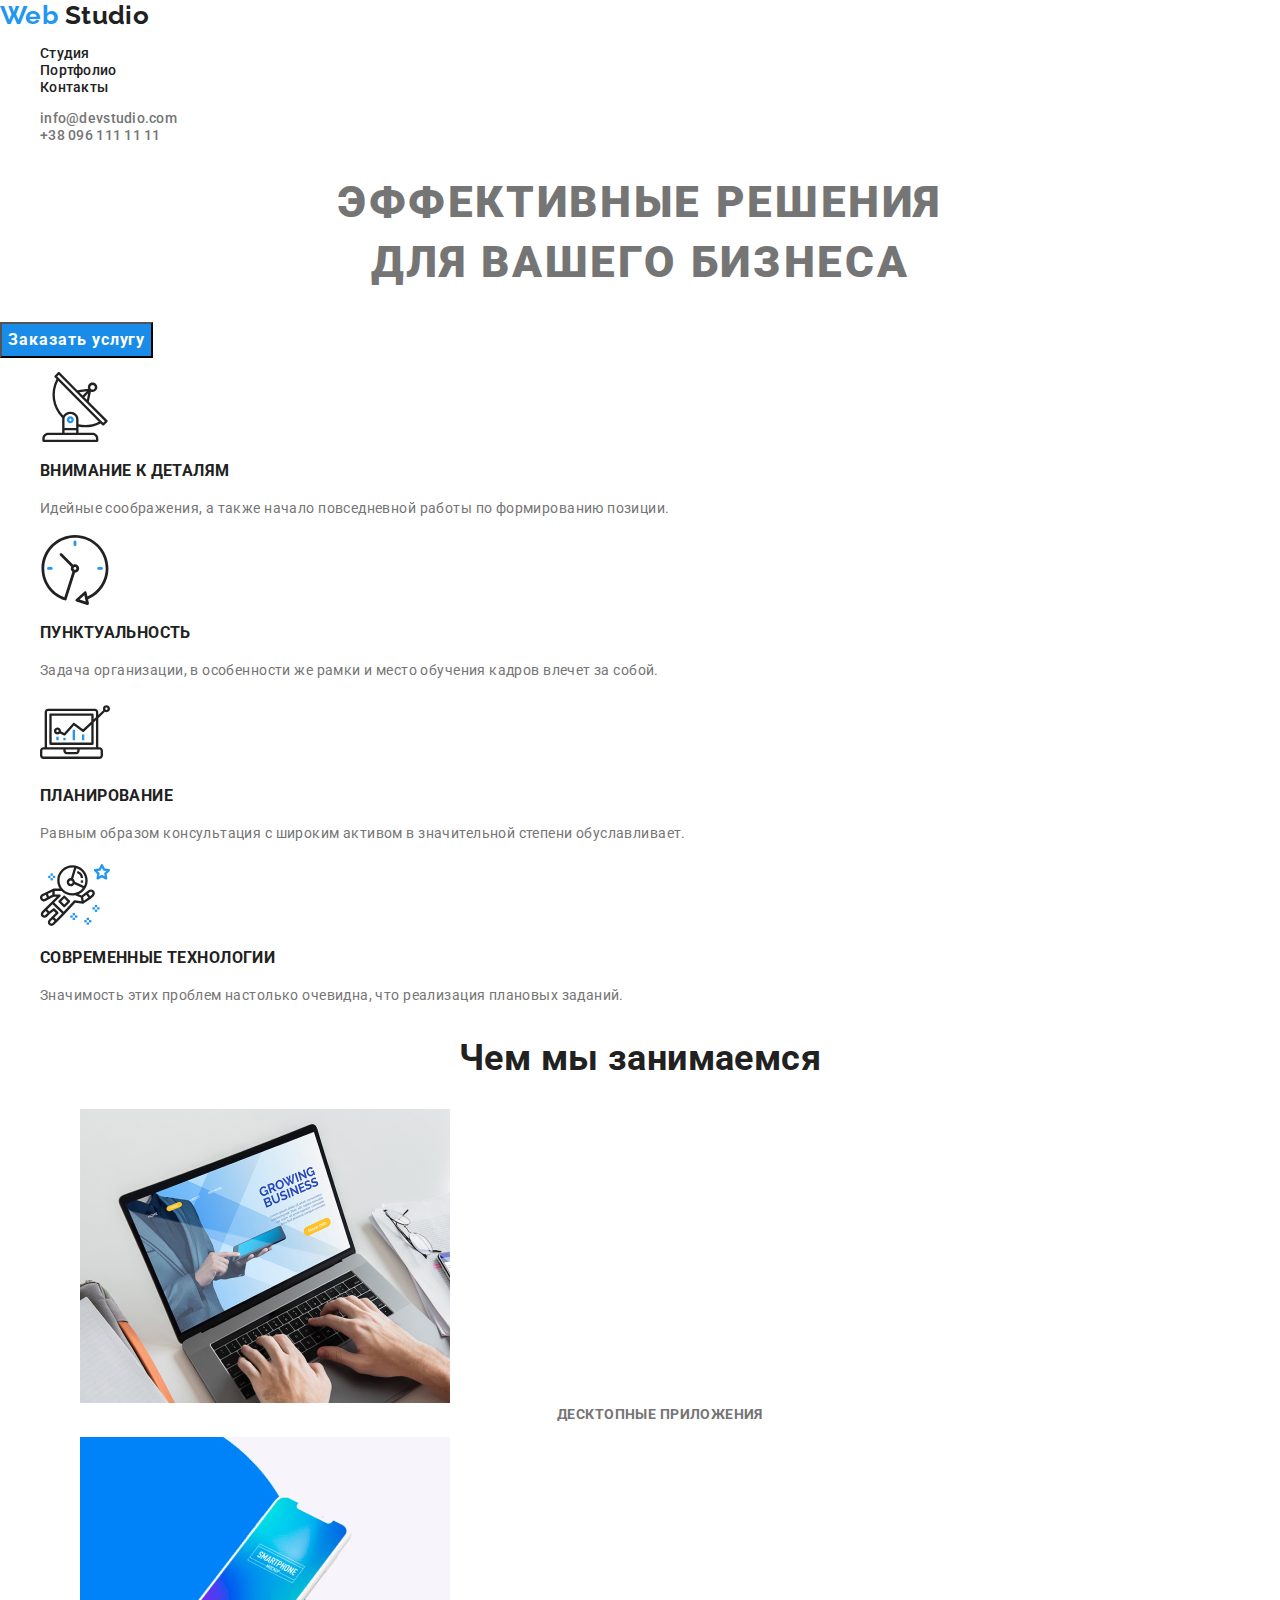
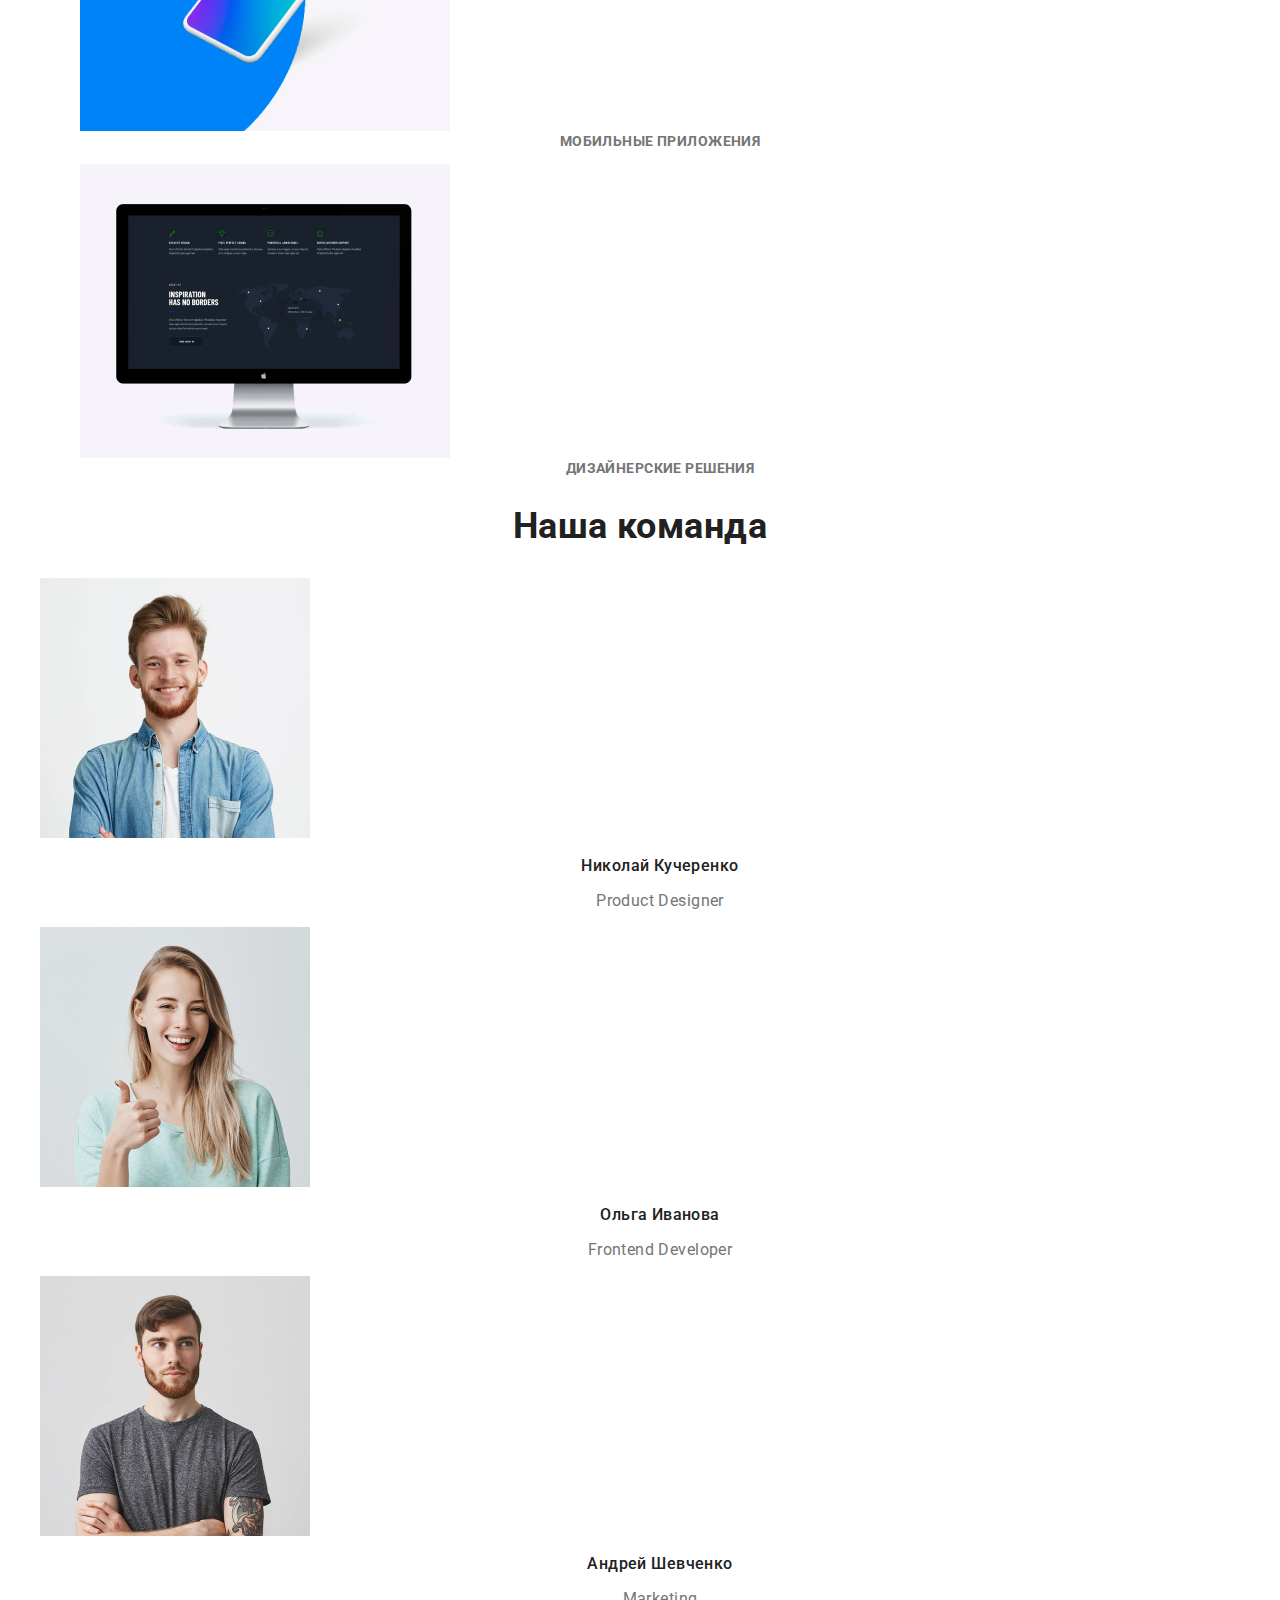
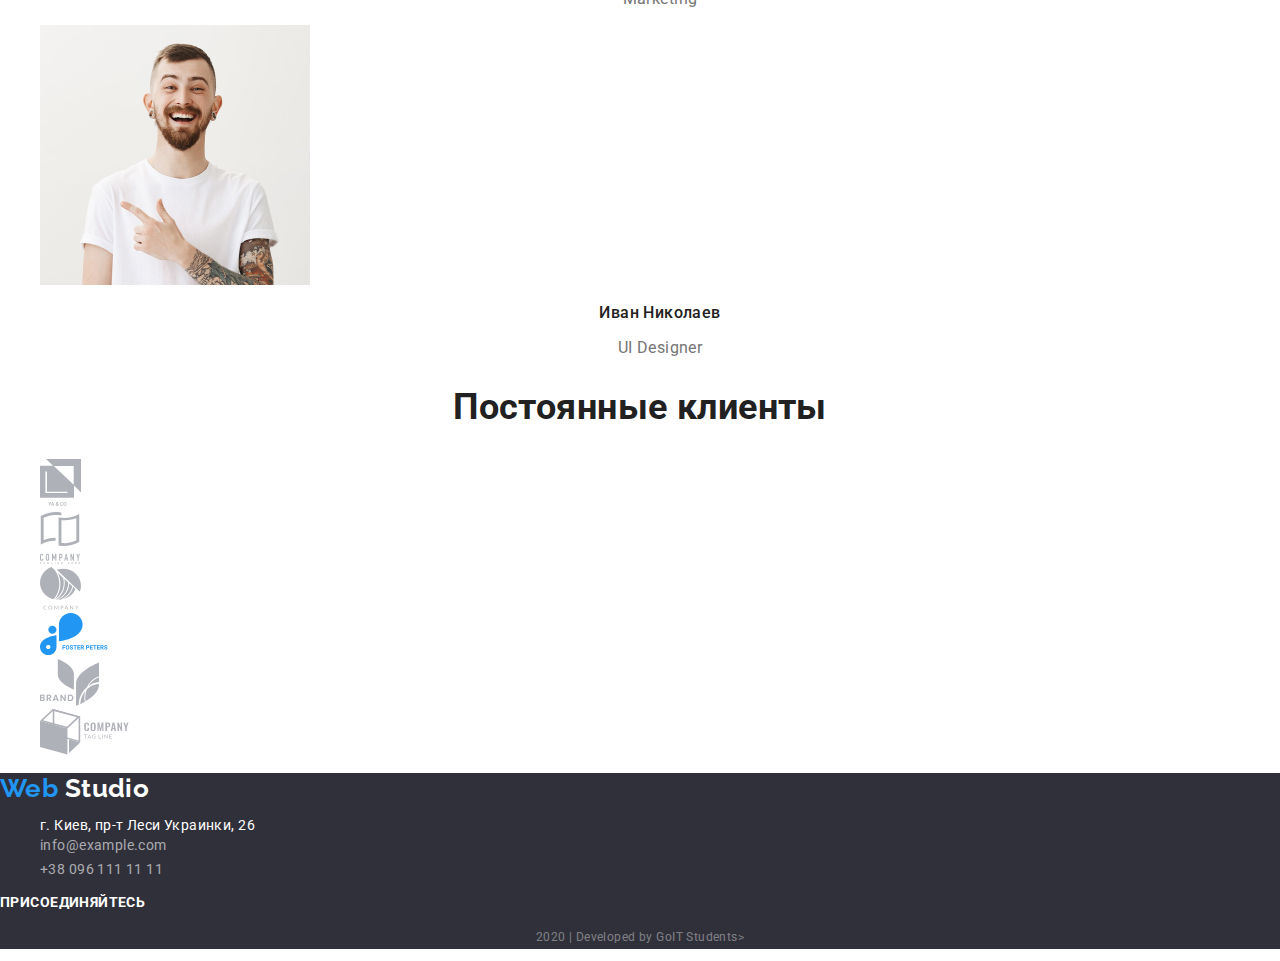
==== index.html @ b961ce10 "Додає вихідну інформацію для створення сторінки" ====
<!DOCTYPE html>
<html lang="ru">
<head>
    <meta charset="UTF-8">
    <meta name="viewport" content="width=device-width, initial-scale=1.0">
    <title>Студия</title>
    <link href="https://fonts.googleapis.com/css2?family=Raleway:wght@700&family=Roboto:wght@400;500;700;900&display=swap" rel="stylesheet">
    <link rel="stylesheet" href="./css/normalize.css">
    <link rel="stylesheet" href="./css/styles.css">
</head>
<body>
    <!--header-->
    <header class="header">
        <nav class="navigation">
            <a class="text-logo link" href="./index.html" lang="en">
                Web <span class="text-logo-black">Studio</span>
            </a>
            <ul class="navigation-list list">
                <li>
                    <a class="navigation-list-item link" href="./index.html">Студия</a>
                </li>
                <li>
                    <a class="navigation-list-item link" href="./portfolio.html">Портфолио</a>
                </li>
                <li>
                    <a class="navigation-list-item link" href="">Контакты</a>
                </li>
            </ul>
        </nav>
        <address class="header-address">
            <ul class="header-address-list list">
                <li>
                    <a class="header-address-item link" href="mailto:info@devstudio.com" lang="en">info@devstudio.com</a>
                </li>
                <li>
                    <a class="header-address-item link" href="tel:+380961111111">+38 096 111 11 11</a>
                </li>
            </ul>       
        </address>
    </header>
    <!--main-->
    <main class="main">
        <!--hero-->
        <section class="hero">
            <div>
                <h1 class="hero-title">
                    эффективные решения<br />
                    для вашего бизнеса
                </h1>
            </div>
            <button class="hero-btn" type="button">Заказать услугу</button>
        </section>
        <!--features-->
        <section class="features">
            <ul class="features-list list">
                <li class="features-list-item">
                    <img src="./images-studio/main/antenna.svg" alt="антена"/>
                    <h3 class="features-description-title">внимание к деталям</h3>
                    <p class="features-description">
                        Идейные соображения, а также начало повседневной работы по формированию позиции.
                    </p>
                </li>
                <li class="features-list-item">
                    <img src="./images-studio/main/clock.svg" alt="часы"/>
                    <h3 class="features-description-title">пунктуальность</h3>
                    <p class="features-description">
                        Задача организации, в особенности же рамки и место обучения кадров влечет за собой.
                    </p>                
                </li>
                <li class="features-list-item">
                    <img src="./images-studio/main/diagram.svg" alt="диаграма"/>
                    <h3 class="features-description-title">планирование</h3>
                    <p class="features-description">
                        Равным образом консультация с широким активом в значительной степени обуславливает.
                    </p>
                </li>
                <li class="features-list-item">
                    <img src="./images-studio/main/astronaut.svg" alt="астронавт"/>
                    <h3 class="features-description-title">современные технологии</h3>
                    <p class="features-description">
                        Значимость этих проблем настолько очевидна, что реализация плановых заданий.
                    </p>
                </li>
            </ul>
        </section>
        <!--specialization-->
        <section class="specialization">
            <h2 class="specialization-title">Чем мы занимаемся</h2>
            <ul class="specialization-list list">
                <li>
                    <figure>
                        <img src="./images-studio/main/nout.jpg" alt="ноутбук"/>
                        <figcaption class="specialization-description">десктопные приложения</figcaption>
                    </figure>
                </li>
                <li>
                    <figure>
                        <img src="./images-studio/main/mob.jpg" alt="смартфон"/>
                        <figcaption class="specialization-description">мобильные приложения</figcaption>
                    </figure>
                </li>
                <li>
                    <figure>
                        <img src="./images-studio/main/pc.jpg" alt="компютер"/>
                        <figcaption class="specialization-description">дизайнерские решения</figcaption>
                    </figure>
                </li>
            </ul>
        </section>
        <!--team-->
        <section class="team">
            <h2 class="team-title">Наша команда</h2>
            <ul class="team-list list">
                <li>
                    <img src="./images-studio/main/Product-Designer.jpg" alt="Продукт дизайнер"/>
                    <p class="team-member">Николай Кучеренко</p>
                    <p class="team-position" lang="en">Product Designer</p>
                    <ul class="social-links-item list">
                        <li>
                            <a class="social-links-item-link" href="" aria-label="иконка инстаграма"></a>
                        </li>
                        <li>
                            <a class="social-links-item-link" href="" aria-label="иконка твиттера"></a>
                        </li>
                        <li>
                            <a class="social-links-item-link" href="" aria-label="иконка фейсбука"></a>
                        </li>
                        <li>
                            <a class="social-links-item-link" href="" aria-label="иконка ликедина"></a>
                        </li>
                    </ul>
                </li>
                <li>
                    <img src="./images-studio/main/Frontend-Developer.jpg" alt="Фронтенд програмист"/>
                    <p class="team-member">Ольга Иванова</p>
                    <p class="team-position" lang="en">Frontend Developer</p>
                    <ul class="social-links-item list">
                        <li>
                            <a class="social-links-item-link" href="" aria-label="иконка инстаграма"></a>
                        </li>
                        <li>
                            <a class="social-links-item-link" href="" aria-label="иконка твиттера"></a>
                        </li>
                        <li>
                            <a class="social-links-item-link" href="" aria-label="иконка фейсбука"></a>
                        </li>
                        <li>
                            <a class="social-links-item-link" href="" aria-label="иконка ликедина"></a>
                        </li>
                    </ul>
                </li>
                <li>
                    <img src="./images-studio/main/Marketing.jpg" alt="Маркетинг"/>
                    <p class="team-member">Андрей Шевченко</p>
                    <p class="team-position" lang="en">Marketing</p>
                    <ul class="social-links-item list">
                        <li>
                            <a class="social-links-item-link" href="" aria-label="иконка инстаграма"></a>
                        </li>
                        <li>
                            <a class="social-links-item-link" href="" aria-label="иконка твиттера"></a>
                        </li>
                        <li>
                            <a class="social-links-item-link" href="" aria-label="иконка фейсбука"></a>
                        </li>
                        <li>
                            <a class="social-links-item-link" href="" aria-label="иконка ликедина"></a>
                        </li>
                    </ul>
                </li>
                <li>
                    <img src="./images-studio/main/UI-Designer.jpg" alt="ЮИ дизайнер"/>
                    <p class="team-member">Иван Николаев</p>
                    <p class="team-position" lang="en">UI Designer</p>
                    <ul class="social-links-item list">
                        <li>
                            <a class="social-links-item-link" href="" aria-label="иконка инстаграма"></a>
                        </li>
                        <li>
                            <a class="social-links-item-link" href="" aria-label="иконка твиттера"></a>
                        </li>
                        <li>
                            <a class="social-links-item-link" href="" aria-label="иконка фейсбука"></a>
                        </li>
                        <li>
                            <a class="social-links-item-link" href="" aria-label="иконка ликедина"></a>
                        </li>
                    </ul>
                </li>
            </ul>
        </section>
        <!--customers-->
        <section class="customers">
            <h2 class="customers-title">Постоянные клиенты</h2>
            <ul class="customers-title-list list">
                <li>
                    <a href="./images-studio/main/logo-1.svg">
                        <img src="./images-studio/main/logo-1.svg" alt="Логотип 1"/>
                    </a>
                </li>
                <li>
                    <a href="./images-studio/main/logo-2.svg">
                        <img src="./images-studio/main/logo-2.svg" alt="Логотип 2"/> 
                    </a>                    
                </li>
                <li>
                    <a href="./images-studio/main/logo-3.svg">
                        <img src="./images-studio/main/logo-3.svg" alt="Логотип 3"/>
                    </a>
                </li>
                <li>
                    <a href="./images-studio/main/logo-4.svg">
                        <img src="./images-studio/main/logo-4.svg" alt="Логотип 4"/>
                    </a>
                </li>
                <li>
                    <a href="./images-studio/main/logo-5.svg">
                        <img src="./images-studio/main/logo-5.svg" alt="Логотип 5"/>
                    </a>
                </li>
                <li>
                    <a href="./images-studio/main/logo-6.svg">
                        <img src="./images-studio/main/logo-6.svg" alt="Логотип 6"/>
                    </a>
                </li>
            </ul>
        </section>
    </main>
    <!--footer-->
    <footer class="footer">
        <div>
            <nav class="footer-navigation">
                <a class="text-logo link" href="./index.html" lang="en">
                    Web <span class="text-logo-white">Studio</span>
                </a>
            </nav>
            <address class="footer-address">
                <ul class="footer-address-list list">
                    <li>
                        г. Киев, пр-т Леси Украинки, 26
                    </li>
                    <li>
                        <a class="footer-address-item link" href="mailto:info@example.com" lang="en">info@example.com</a>
                    </li>
                    <li>
                        <a class="footer-address-item link" href="tel:+380961111111">+38 096 111 11 11</a>
                    </li>
                </ul>
            </address>
        </div>
        <div>
            <p class="footer-social-title">присоединяйтесь</p>
            <ul class="footer-social-list list">
                <li>
                    <a class="social-links-item-link" href="" aria-label="иконка инстаграма"></a>
                </li>
                <li>
                    <a class="social-links-item-link" href="" aria-label="иконка твиттера"></a>
                </li>
                <li>
                    <a class="social-links-item-link" href="" aria-label="иконка фейсбука"></a>
                </li>
                <li>
                    <a class="social-links-item-link" href="" aria-label="иконка ликедина"></a>
                </li>
            </ul>
        </div>
        <p class="footer-basement">2020 | <span lang="en">Developed by GoIT Students</span>></p>        
    </footer>
</body>
</html>
---- css/styles.css ----
:root {
    --main-font: 'Roboto', sans-serif;
    --description-color: #757575;
    --title-background-light-color: #ffffff;
    --title-dark-color: #212121;
    --accent-color: #2196F3;

}

body {
    background-color: var(--title-background-light-color);
    font-family: var(--main-font);
    font-size: 14px;
    letter-spacing: 0.03em;
    color: var(--description-color);
}

.link {
    text-decoration: none;
}

.list {
    list-style: none;
}

.link:hover,
.link:focus {
    color: var(--accent-color);
}


/* header */

.text-logo {
    font-family: Raleway;
    font-weight: bold;
    font-size: 26px;
    line-height: 1.19;    
    /* identical to box height */
    
    color: var(--accent-color);
}

.text-logo-black {
    color: var(--title-dark-color);
}

.text-logo-white {
    color: var(--title-background-light-color);
}

.navigation-list-item,
.header-address-item {
    font-weight: 500;
    font-style: normal;
    line-height: 1.14;
    letter-spacing: 0.02em;
}

.navigation-list-item {
    color: var(--title-dark-color);
}

.header-address-item {
    color: var(--description-color);
}


/* main */

/* hero */

.hero-title {
    font-weight: 900;
    font-size: 44px;
    line-height: 1.36;
    /* or 136% */
    text-align: center;
    letter-spacing: 0.06em;
    text-transform: uppercase;
    /* color: #ffffff; */
}

.hero-btn {
    font-weight: bold;
    font-size: 16px;
    line-height: 1.87;
    /* identical to box height, or 187% */
    display: flex;
    align-items: center;
    text-align: center;
    letter-spacing: 0.06em;

    background: #188CE8;
    color: var(--title-background-light-color);
}

/* features */

.features-description-title {
    font-weight: bold;
    line-height: 1.14;
    text-transform: uppercase;

    color: var(--title-dark-color);
}

.features-description {
    line-height: 1.71;
    /* or 171% */
}

/* specialization */

.specialization-title,
.team-title,
.customers-title  {
    font-weight: bold;
    font-size: 36px;
    line-height: 1.16;
    text-align: center;

    color: var(--title-dark-color);
}

.specialization-description {
    font-weight: bold;
    line-height: 1.14;
    text-align: center;
    text-transform: uppercase;

    /* color: #FFFFFF; */
}

/* team */

/* team-title подключено к .specialization-title */

.team-member,
.team-position {
    font-size: 16px;
    line-height: 1.18;
    /* identical to box height */
    text-align: center;
    text-transform: capitalize;
}

.team-member {
    font-weight: 500;
    
    color: var(--title-dark-color);
}

/* social-links-item ожидают следующего урока */


/* customers */

/* customers-title подключено к .specialization-title */


/* footer */

.footer {
    background-color: #2F303A;
}

/* text-logo link прописан в header */

.footer-address-list {
    font-style: normal;

    color: var(--title-background-light-color);
}

.footer-address-item {
    line-height: 1.71;
    /* or 171% */

    color: rgba(255, 255, 255, 0.6);
}

.footer-social-title {
    font-weight: bold;
    line-height: 1.14;
    text-transform: uppercase;

    color: var(--title-background-light-color);
}

.footer-basement {
    font-size: 12px;
    line-height: 2;
    /* or 200% */
    text-align: center;
        
    color: rgba(255, 255, 255, 0.4);
}

.portfolio-btn {
    font-weight: 500;
font-size: 16px;
line-height: 1.62;
/* identical to box height, or 162% */
text-align: center;

background: #F5F4FA;
border-radius: 4px;
color: var(--title-dark-color);
}

.portfolio-btn:hover,
.portfolio-btn:focus {
    background: var(--accent-color);
    color: var(--title-background-light-color);
}

.portfolio-main-list-item-title {
    font-weight: bold;
    font-size: 18px;
    line-height: 2;
    /* identical to box height, or 200% */
    letter-spacing: 0.06em;
    text-align: center;
    text-transform: capitalize;
    
    color: var(--title-dark-color);
}

.portfolio-main-description {
    font-size: 16px;
    line-height: 1.87;
    /* identical to box height, or 187% */
    text-align: center;
    text-transform: capitalize;
}
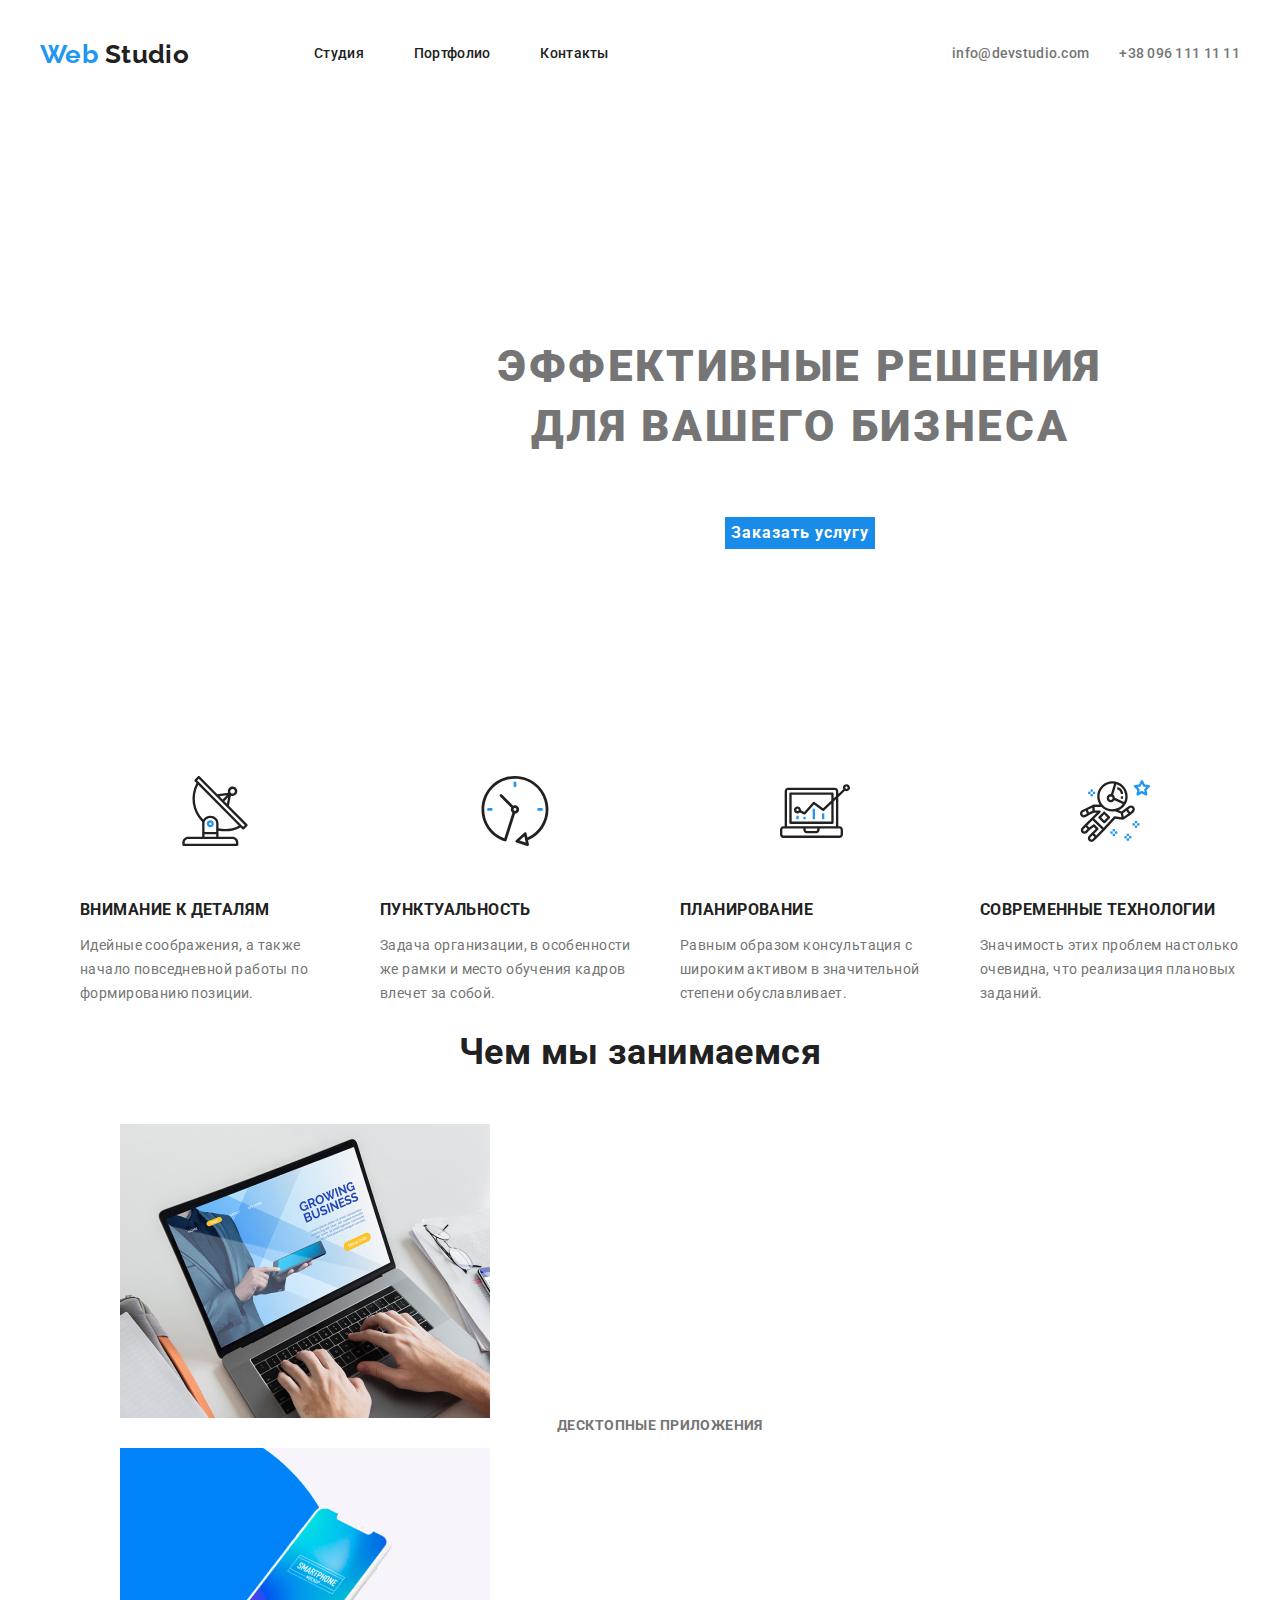
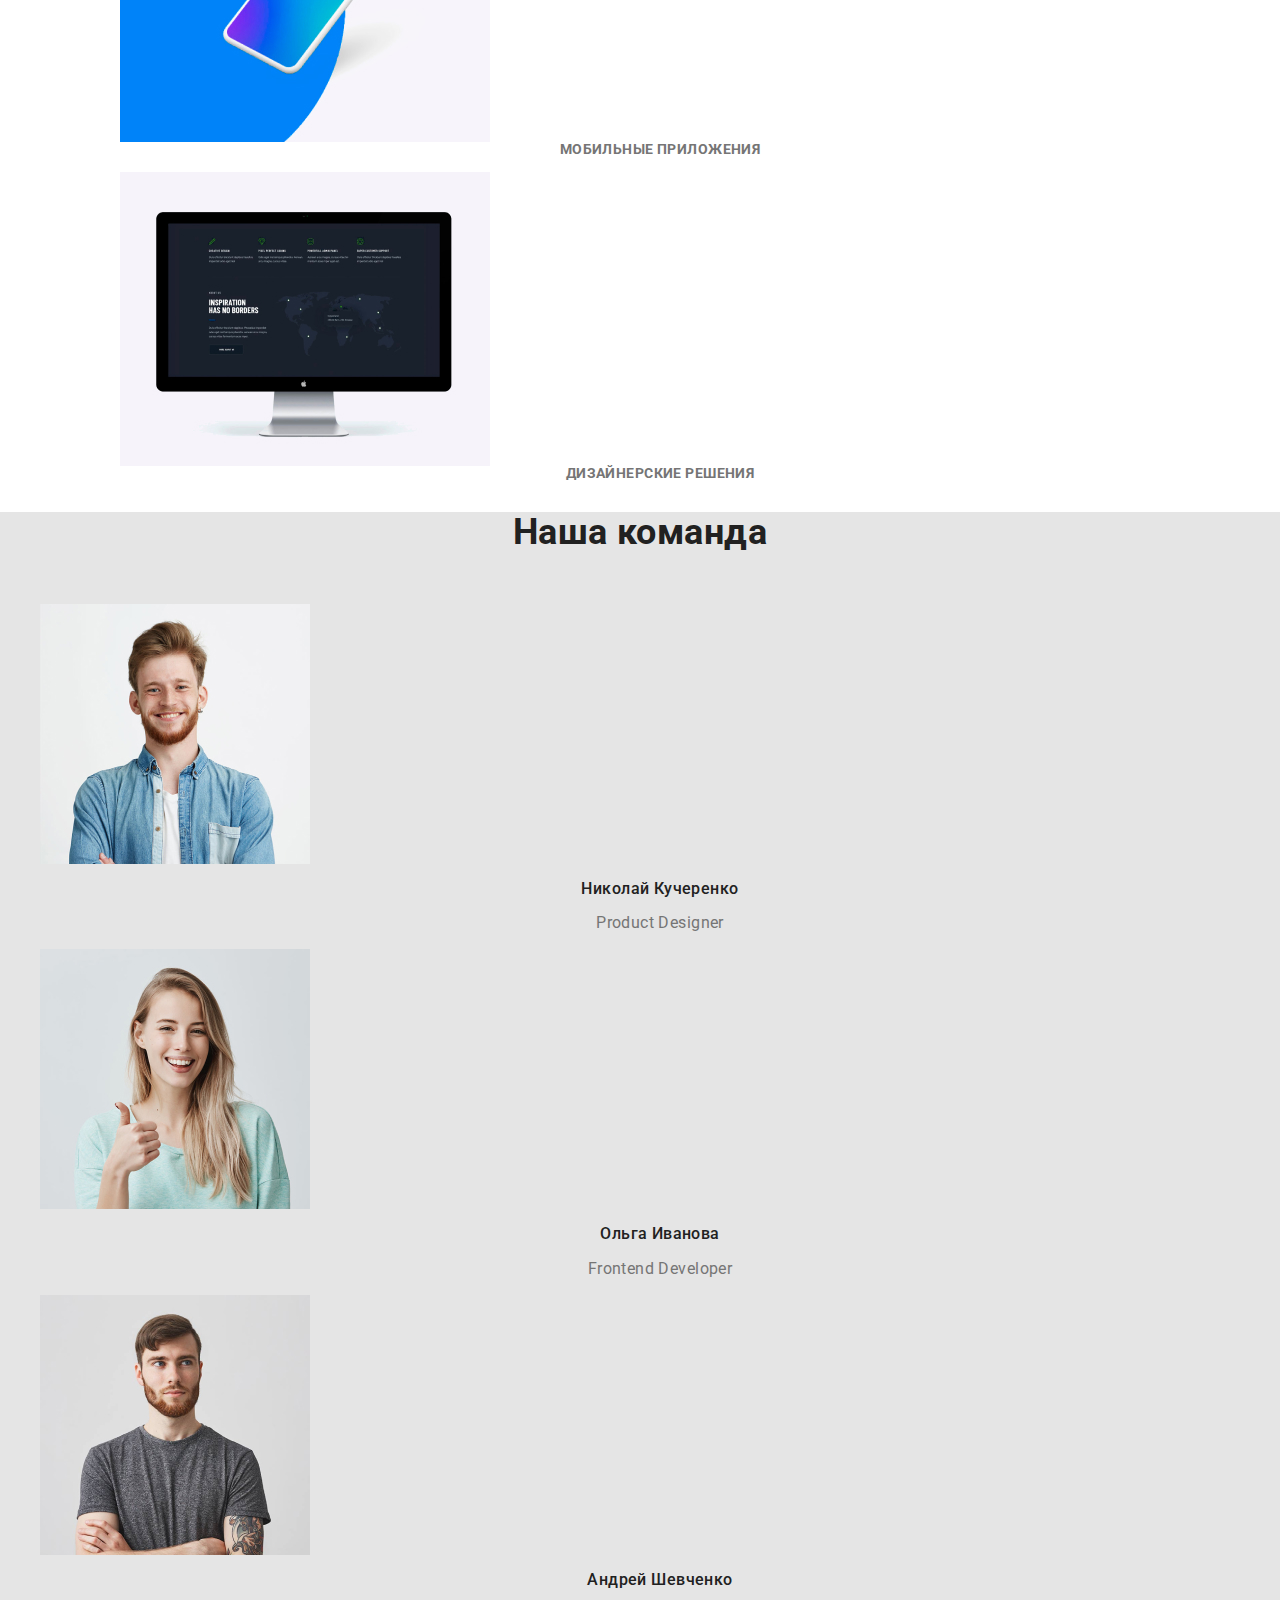
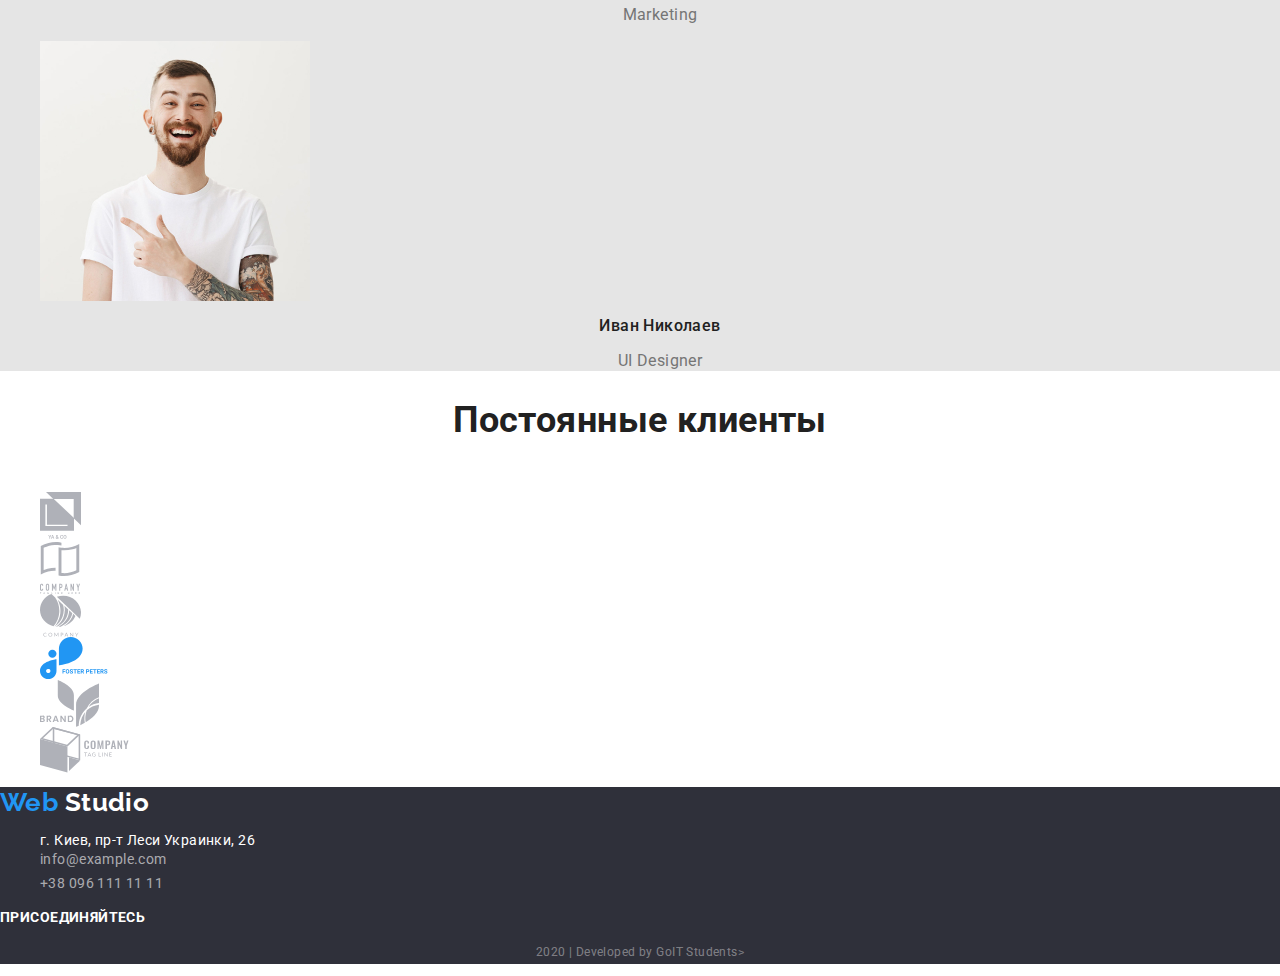
==== commit 312a2092: "Додає дів контейнер до класів герой та спеціалізація" ====
--- a/index.html
+++ b/index.html
@@ -11,82 +11,97 @@
 <body>
     <!--header-->
     <header class="header">
-        <nav class="navigation">
-            <a class="text-logo link" href="./index.html" lang="en">
-                Web <span class="text-logo-black">Studio</span>
-            </a>
-            <ul class="navigation-list list">
-                <li>
-                    <a class="navigation-list-item link" href="./index.html">Студия</a>
-                </li>
-                <li>
-                    <a class="navigation-list-item link" href="./portfolio.html">Портфолио</a>
-                </li>
-                <li>
-                    <a class="navigation-list-item link" href="">Контакты</a>
-                </li>
-            </ul>
-        </nav>
-        <address class="header-address">
-            <ul class="header-address-list list">
-                <li>
-                    <a class="header-address-item link" href="mailto:info@devstudio.com" lang="en">info@devstudio.com</a>
-                </li>
-                <li>
-                    <a class="header-address-item link" href="tel:+380961111111">+38 096 111 11 11</a>
-                </li>
-            </ul>       
-        </address>
+        <div class="container">
+            <nav class="navigation">
+                <a class="text-logo link" href="./index.html" lang="en">
+                    Web <span class="text-logo-black">Studio</span>
+                </a>
+                <ul class="navigation-list list">
+                    <li class="navigation-list-item">
+                        <a class="navigation-list-item-link link" href="./index.html">Студия</a>
+                    </li>
+                    <li class="navigation-list-item">
+                        <a class="navigation-list-item-link link" href="./portfolio.html">Портфолио</a>
+                    </li>
+                    <li class="navigation-list-item">
+                        <a class="navigation-list-item-link link" href="">Контакты</a>
+                    </li>
+                </ul>
+            </nav>
+            <address class="header-address">
+                <div class="header-address-item-list">
+                    <ul class="header-address-list list">
+                        <li class="header-address-item">
+                            <a class="header-address-item-link link" href="mailto:info@devstudio.com" lang="en">info@devstudio.com</a>
+                        </li>
+                        <li class="header-address-item">
+                            <a class="header-address-item-link link" href="tel:+380961111111">+38 096 111 11 11</a>
+                        </li>
+                    </ul>
+                </div>                       
+            </address>
+        </div>        
     </header>
     <!--main-->
     <main class="main">
         <!--hero-->
         <section class="hero">
-            <div>
+            <div class="container">
                 <h1 class="hero-title">
                     эффективные решения<br />
                     для вашего бизнеса
                 </h1>
-            </div>
-            <button class="hero-btn" type="button">Заказать услугу</button>
+                <button class="hero-btn">Заказать услугу</button>
+            </div>                                                    
         </section>
         <!--features-->
         <section class="features">
-            <ul class="features-list list">
-                <li class="features-list-item">
-                    <img src="./images-studio/main/antenna.svg" alt="антена"/>
-                    <h3 class="features-description-title">внимание к деталям</h3>
-                    <p class="features-description">
-                        Идейные соображения, а также начало повседневной работы по формированию позиции.
-                    </p>
-                </li>
-                <li class="features-list-item">
-                    <img src="./images-studio/main/clock.svg" alt="часы"/>
-                    <h3 class="features-description-title">пунктуальность</h3>
-                    <p class="features-description">
-                        Задача организации, в особенности же рамки и место обучения кадров влечет за собой.
-                    </p>                
-                </li>
-                <li class="features-list-item">
-                    <img src="./images-studio/main/diagram.svg" alt="диаграма"/>
-                    <h3 class="features-description-title">планирование</h3>
-                    <p class="features-description">
-                        Равным образом консультация с широким активом в значительной степени обуславливает.
-                    </p>
-                </li>
-                <li class="features-list-item">
-                    <img src="./images-studio/main/astronaut.svg" alt="астронавт"/>
-                    <h3 class="features-description-title">современные технологии</h3>
-                    <p class="features-description">
-                        Значимость этих проблем настолько очевидна, что реализация плановых заданий.
-                    </p>
-                </li>
-            </ul>
+            <div class="container">
+                <ul class="features-list list">
+                    <li class="features-list-item">
+                        <div class="features-list-item-picture">
+                            <img class="features-picture" src="./images-studio/main/antenna.svg" alt="антена"/>
+                        </div>             
+                        <h3 class="features-description-title">внимание к деталям</h3>
+                        <p class="features-description">
+                            Идейные соображения, а также начало повседневной работы по формированию позиции.
+                        </p>
+                    </li>
+                    <li class="features-list-item">
+                        <div class="features-list-item-picture">
+                            <img class="features-picture" src="./images-studio/main/clock.svg" alt="часы"/>
+                        </div>                        
+                        <h3 class="features-description-title">пунктуальность</h3>
+                        <p class="features-description">
+                            Задача организации, в особенности же рамки и место обучения кадров влечет за собой.
+                        </p>                
+                    </li>
+                    <li class="features-list-item">
+                        <div class="features-list-item-picture">
+                            <img class="features-picture" src="./images-studio/main/diagram.svg" alt="диаграма"/>
+                        </div>                        
+                        <h3 class="features-description-title">планирование</h3>
+                        <p class="features-description">
+                            Равным образом консультация с широким активом в значительной степени обуславливает.
+                        </p>
+                    </li>
+                    <li class="features-list-item">
+                        <div class="features-list-item-picture">
+                            <img class="features-picture" src="./images-studio/main/astronaut.svg" alt="астронавт"/>
+                        </div>                        
+                        <h3 class="features-description-title">современные технологии</h3>
+                        <p class="features-description">
+                            Значимость этих проблем настолько очевидна, что реализация плановых заданий.
+                        </p>
+                    </li>
+                </ul>
+            </div>            
         </section>
         <!--specialization-->
         <section class="specialization">
-            <h2 class="specialization-title">Чем мы занимаемся</h2>
-            <ul class="specialization-list list">
+            <div class="container">                    
+                <h2 class="specialization-title title">Чем мы занимаемся</h2>
+                <ul class="specialization-list list">
                 <li>
                     <figure>
                         <img src="./images-studio/main/nout.jpg" alt="ноутбук"/>
@@ -105,11 +120,12 @@
                         <figcaption class="specialization-description">дизайнерские решения</figcaption>
                     </figure>
                 </li>
-            </ul>
+                </ul>
+            </div>
         </section>
         <!--team-->
         <section class="team">
-            <h2 class="team-title">Наша команда</h2>
+            <h2 class="team-title title">Наша команда</h2>
             <ul class="team-list list">
                 <li>
                     <img src="./images-studio/main/Product-Designer.jpg" alt="Продукт дизайнер"/>
@@ -191,7 +207,7 @@
         </section>
         <!--customers-->
         <section class="customers">
-            <h2 class="customers-title">Постоянные клиенты</h2>
+            <h2 class="customers-title title">Постоянные клиенты</h2>
             <ul class="customers-title-list list">
                 <li>
                     <a href="./images-studio/main/logo-1.svg">
--- a/css/styles.css
+++ b/css/styles.css
@@ -15,6 +15,20 @@
     color: var(--description-color);
 }
 
+.title {
+    font-weight: bold;
+    font-size: 36px;
+    line-height: 1.16;
+    text-align: center;
+    margin-bottom: 50px;
+
+    color: var(--title-dark-color);
+}
+
+img {
+    display: block;
+}
+
 .link {
     text-decoration: none;
 }
@@ -28,8 +42,35 @@
     color: var(--accent-color);
 }
 
+.container {
+    width: 1200px;
+    padding-left: 15px;
+    padding-right: 15px;
+    margin-left: auto;
+    margin-right: auto;
+
+}
+
+
+
 
 /* header */
+
+.header .container,
+.navigation,
+.navigation-list,
+.header-address-list {
+    display: flex;
+    align-items: center;
+}
+
+.navigation-list-item:not(:last-child) {
+    margin-right: 50px;
+}
+
+.header-address {
+    margin-left: auto;
+}
 
 .text-logo {
     font-family: Raleway;
@@ -39,9 +80,11 @@
     /* identical to box height */
     
     color: var(--accent-color);
-}
-
-.text-logo-black {
+    margin-right: 85px;
+}
+
+.text-logo-black,
+.navigation-list-item-link {
     color: var(--title-dark-color);
 }
 
@@ -49,19 +92,22 @@
     color: var(--title-background-light-color);
 }
 
-.navigation-list-item,
-.header-address-item {
+.navigation-list-item-link,
+.header-address-item-link {
+    display: block;
     font-weight: 500;
     font-style: normal;
     line-height: 1.14;
     letter-spacing: 0.02em;
-}
-
-.navigation-list-item {
-    color: var(--title-dark-color);
-}
-
-.header-address-item {
+    padding-top: 32px;
+    padding-bottom: 32px;
+}
+
+.header-address-item:not(:last-child) {
+    margin-right: 30px;
+}
+
+.header-address-item-link {
     color: var(--description-color);
 }
 
@@ -69,15 +115,29 @@
 /* main */
 
 /* hero */
+
+.hero {
+    text-align: center;
+    width: 1600px;
+    height: 600px;
+}
+
 
 .hero-title {
     font-weight: 900;
     font-size: 44px;
     line-height: 1.36;
     /* or 136% */
+
+    width: 696px;
+    height: 120px;
+    margin-left: auto;
+    margin-right: auto;
+    padding-top: 200px;
     text-align: center;
     letter-spacing: 0.06em;
     text-transform: uppercase;
+    
     /* color: #ffffff; */
 }
 
@@ -86,22 +146,50 @@
     font-size: 16px;
     line-height: 1.87;
     /* identical to box height, or 187% */
+    
+    text-align: center;
+    position: relative;
+    margin-top: 30px;
+    letter-spacing: 0.06em;
+    border: none;
+        
+    background: #188CE8;
+    color: var(--title-background-light-color);
+}
+
+.hero-btn:hover {
+    border: none;
+}
+
+/* features */
+
+.features-list {
     display: flex;
-    align-items: center;
-    text-align: center;
-    letter-spacing: 0.06em;
-
-    background: #188CE8;
-    color: var(--title-background-light-color);
-}
-
-/* features */
+}
+
+.features-list-item {
+    width: 270px;
+    height: 251px;
+}
+
+.features-list-item-picture {
+    margin-bottom: 30px;
+}
+
+.features-picture {
+    font-size: 0px;
+    padding: 25px 100px;
+}
+
+.features-list-item:not(:last-child) {
+    margin-right: 30px;
+}
 
 .features-description-title {
     font-weight: bold;
     line-height: 1.14;
     text-transform: uppercase;
-
+    margin-bottom: 10px;
     color: var(--title-dark-color);
 }
 
@@ -112,17 +200,6 @@
 
 /* specialization */
 
-.specialization-title,
-.team-title,
-.customers-title  {
-    font-weight: bold;
-    font-size: 36px;
-    line-height: 1.16;
-    text-align: center;
-
-    color: var(--title-dark-color);
-}
-
 .specialization-description {
     font-weight: bold;
     line-height: 1.14;
@@ -136,6 +213,9 @@
 
 /* team-title подключено к .specialization-title */
 
+.team {
+    background-color: #E5E5E5;
+}
 .team-member,
 .team-position {
     font-size: 16px;
@@ -197,16 +277,42 @@
     color: rgba(255, 255, 255, 0.4);
 }
 
+/*--porfolio--*/
+
+.portfolio-list-btn {
+    width: 611px;
+    height: 54px;    
+    margin-left: auto;
+    margin-right: auto;
+}
+
+.portfolio-btn-list,
+.portfolio-main-list {
+    display: flex;
+    padding-left: 0px;
+    margin: 0px;
+}
+
+.portfolio-main-list {
+    flex-wrap: wrap;
+}
+
+.portfolio-btn-list-item:not(:last-child) {
+    margin-right: 8px;
+}
+
 .portfolio-btn {
     font-weight: 500;
-font-size: 16px;
-line-height: 1.62;
-/* identical to box height, or 162% */
-text-align: center;
-
-background: #F5F4FA;
-border-radius: 4px;
-color: var(--title-dark-color);
+    font-size: 16px;
+    line-height: 1.62;
+    /* identical to box height, or 162% */
+    text-align: center;
+    padding: 6px 22px;    
+
+    background: #F5F4FA;
+    border-radius: 4px;
+    border: 0px;
+    color: var(--title-dark-color);
 }
 
 .portfolio-btn:hover,
@@ -214,6 +320,22 @@
     background: var(--accent-color);
     color: var(--title-background-light-color);
 }
+
+.portfolio-main-list-item {
+    width: 370px;
+    height: 404px;
+    margin-right: 30px;
+    margin-bottom: 30px;
+}
+
+.portfolio-main-list-item:nth-child(3n) {
+    margin-right: 0px;
+}
+
+.portfolio-main-list-item:nth-last-child(-n + 3) {
+    margin-bottom: 0px;
+}
+
 
 .portfolio-main-list-item-title {
     font-weight: bold;
@@ -221,8 +343,9 @@
     line-height: 2;
     /* identical to box height, or 200% */
     letter-spacing: 0.06em;
-    text-align: center;
     text-transform: capitalize;
+    margin-top: 20px;
+    margin-bottom: 0px;
     
     color: var(--title-dark-color);
 }
@@ -231,6 +354,14 @@
     font-size: 16px;
     line-height: 1.87;
     /* identical to box height, or 187% */
-    text-align: center;
     text-transform: capitalize;
+    margin-top: 4px;
+    margin-bottom: 20px;
+}
+
+.portfolio-main-list-item-title,
+.portfolio-main-description {
+   text-align: left;
+   margin-left: 24px;
+   margin-right: 24px;
 }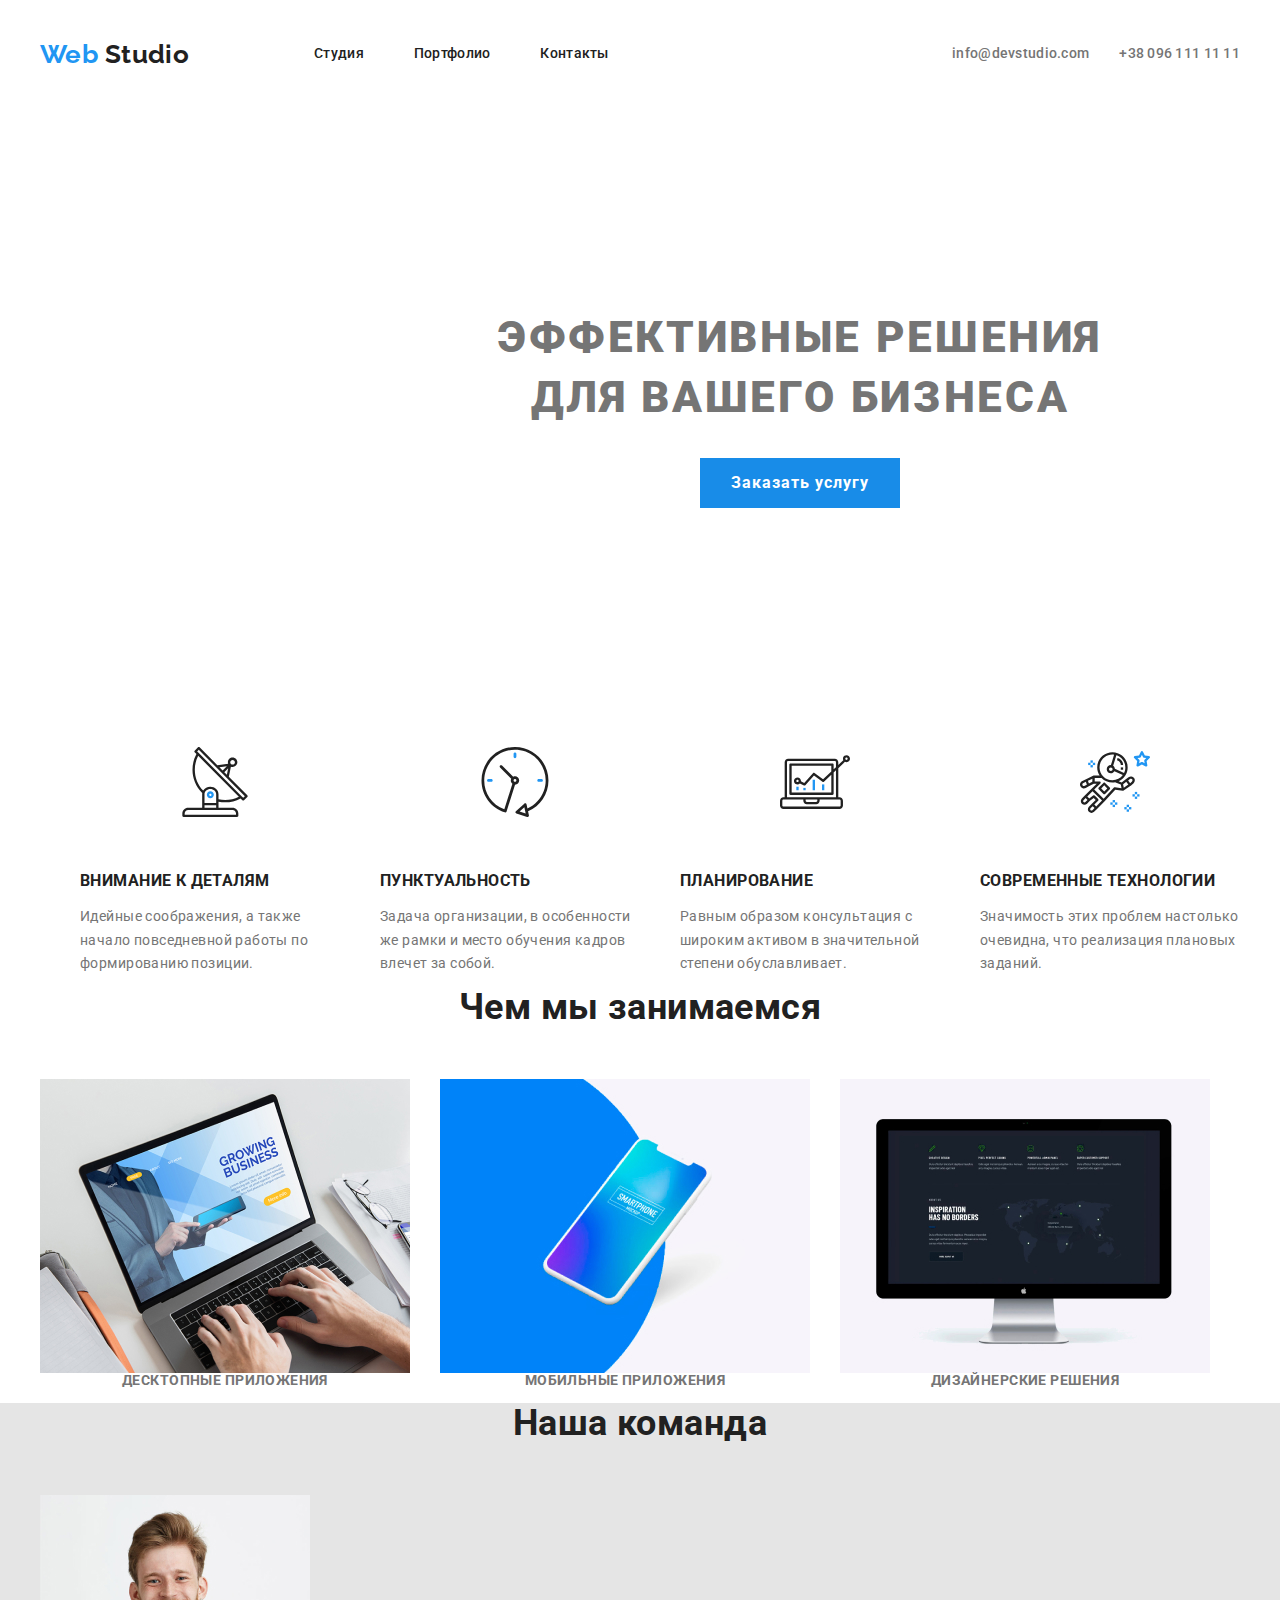
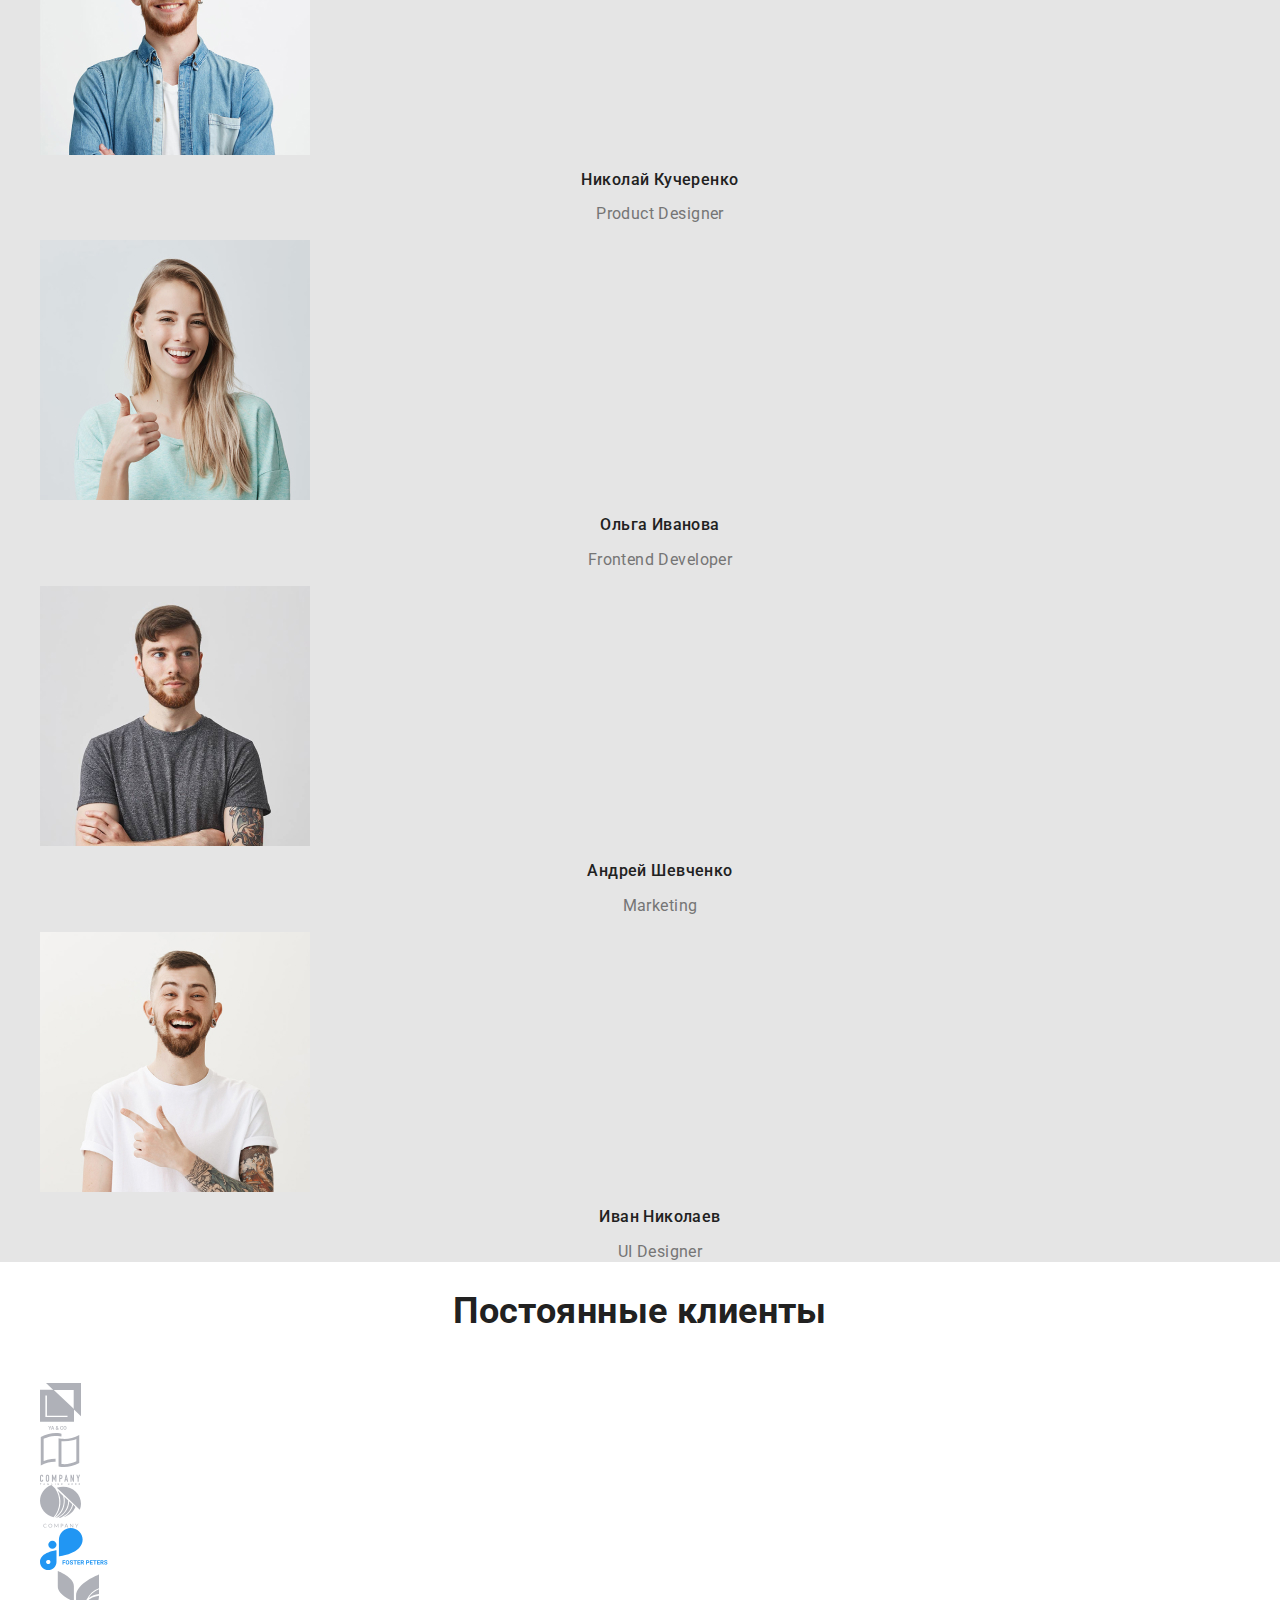
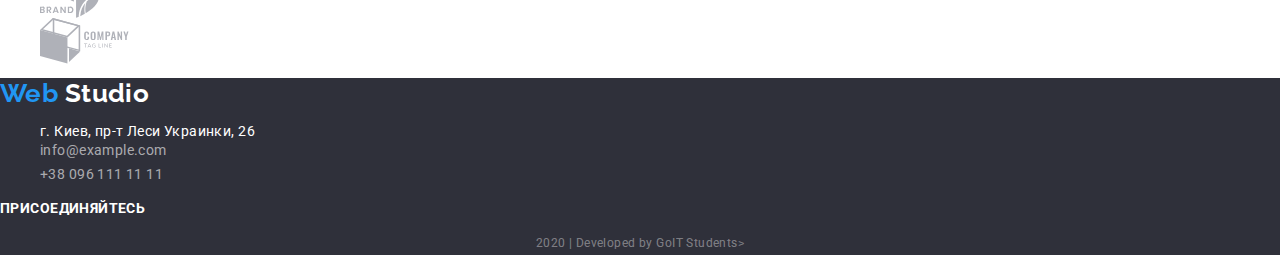
==== commit 858f4f27: "Додає стилі до класу "спеціалізація"" ====
--- a/index.html
+++ b/index.html
@@ -45,14 +45,12 @@
     <!--main-->
     <main class="main">
         <!--hero-->
-        <section class="hero">
-            <div class="container">
+        <section class="hero">            
                 <h1 class="hero-title">
                     эффективные решения<br />
                     для вашего бизнеса
                 </h1>
-                <button class="hero-btn">Заказать услугу</button>
-            </div>                                                    
+                <button class="hero-btn">Заказать услугу</button>                                                                
         </section>
         <!--features-->
         <section class="features">
@@ -102,24 +100,24 @@
             <div class="container">                    
                 <h2 class="specialization-title title">Чем мы занимаемся</h2>
                 <ul class="specialization-list list">
-                <li>
-                    <figure>
-                        <img src="./images-studio/main/nout.jpg" alt="ноутбук"/>
-                        <figcaption class="specialization-description">десктопные приложения</figcaption>
-                    </figure>
-                </li>
-                <li>
-                    <figure>
+                    <li class="specialization-list-item">
+                        <figure class="specialization-figure">                    
+                            <img src="./images-studio/main/nout.jpg" alt="ноутбук"/>
+                            <figcaption class="specialization-description">десктопные приложения</figcaption>
+                        </figure>
+                    </li>
+                    <li class="specialization-list-item">
+                    <figure class="specialization-figure">
                         <img src="./images-studio/main/mob.jpg" alt="смартфон"/>
                         <figcaption class="specialization-description">мобильные приложения</figcaption>
                     </figure>
-                </li>
-                <li>
-                    <figure>
+                    </li>
+                    <li class="specialization-list-item">
+                    <figure class="specialization-figure">
                         <img src="./images-studio/main/pc.jpg" alt="компютер"/>
                         <figcaption class="specialization-description">дизайнерские решения</figcaption>
                     </figure>
-                </li>
+                    </li>
                 </ul>
             </div>
         </section>
--- a/css/styles.css
+++ b/css/styles.css
@@ -4,6 +4,12 @@
     --title-background-light-color: #ffffff;
     --title-dark-color: #212121;
     --accent-color: #2196F3;
+    --background-button-hero-color: #188CE8;
+    --background-button-portfolio-color: #F5F4FA;
+    --background-footer-color: #2F303A;
+    --background-team-color: #E5E5E5;
+    --footer-basement-color: rgba(255, 255, 255, 0.4);
+    --footer-address-item-color: rgba(255, 255, 255, 0.6);
 
 }
 
@@ -133,6 +139,8 @@
     height: 120px;
     margin-left: auto;
     margin-right: auto;
+    margin-top: 0px;
+    margin-bottom: 30px;
     padding-top: 200px;
     text-align: center;
     letter-spacing: 0.06em;
@@ -142,6 +150,8 @@
 }
 
 .hero-btn {
+    width: 200px;
+    height: 50px;
     font-weight: bold;
     font-size: 16px;
     line-height: 1.87;
@@ -149,11 +159,10 @@
     
     text-align: center;
     position: relative;
-    margin-top: 30px;
     letter-spacing: 0.06em;
     border: none;
         
-    background: #188CE8;
+    background: var(--background-button-hero-color);
     color: var(--title-background-light-color);
 }
 
@@ -200,12 +209,42 @@
 
 /* specialization */
 
+.specialization .container {
+    height: 386px;
+}
+
+.specialization-title {
+    margin-top: 0px;
+    margin-bottom: 50px;
+}
+
+.specialization-list {
+    display: flex;
+    padding-left: 0px;
+    margin: 0px;
+}
+
+.specialization-list-item {
+    width: 370px;
+    height: 294px;
+    position: relative;
+    margin-top: 0px;
+    margin-bottom: 0px;
+}
+
+.specialization-list-item:not(:last-child) {
+    margin-right: 30px;
+}
+
+.specialization-figure {
+    margin: 0px;
+}
+
 .specialization-description {
     font-weight: bold;
     line-height: 1.14;
     text-align: center;
     text-transform: uppercase;
-
     /* color: #FFFFFF; */
 }
 
@@ -214,7 +253,7 @@
 /* team-title подключено к .specialization-title */
 
 .team {
-    background-color: #E5E5E5;
+    background-color: var(--background-team-color);
 }
 .team-member,
 .team-position {
@@ -242,7 +281,7 @@
 /* footer */
 
 .footer {
-    background-color: #2F303A;
+    background-color: var(--background-footer-color);
 }
 
 /* text-logo link прописан в header */
@@ -257,7 +296,7 @@
     line-height: 1.71;
     /* or 171% */
 
-    color: rgba(255, 255, 255, 0.6);
+    color: var(--footer-address-item-color);
 }
 
 .footer-social-title {
@@ -274,7 +313,7 @@
     /* or 200% */
     text-align: center;
         
-    color: rgba(255, 255, 255, 0.4);
+    color: var(--footer-basement-color);
 }
 
 /*--porfolio--*/
@@ -309,7 +348,7 @@
     text-align: center;
     padding: 6px 22px;    
 
-    background: #F5F4FA;
+    background: var(--background-button-portfolio-color);
     border-radius: 4px;
     border: 0px;
     color: var(--title-dark-color);
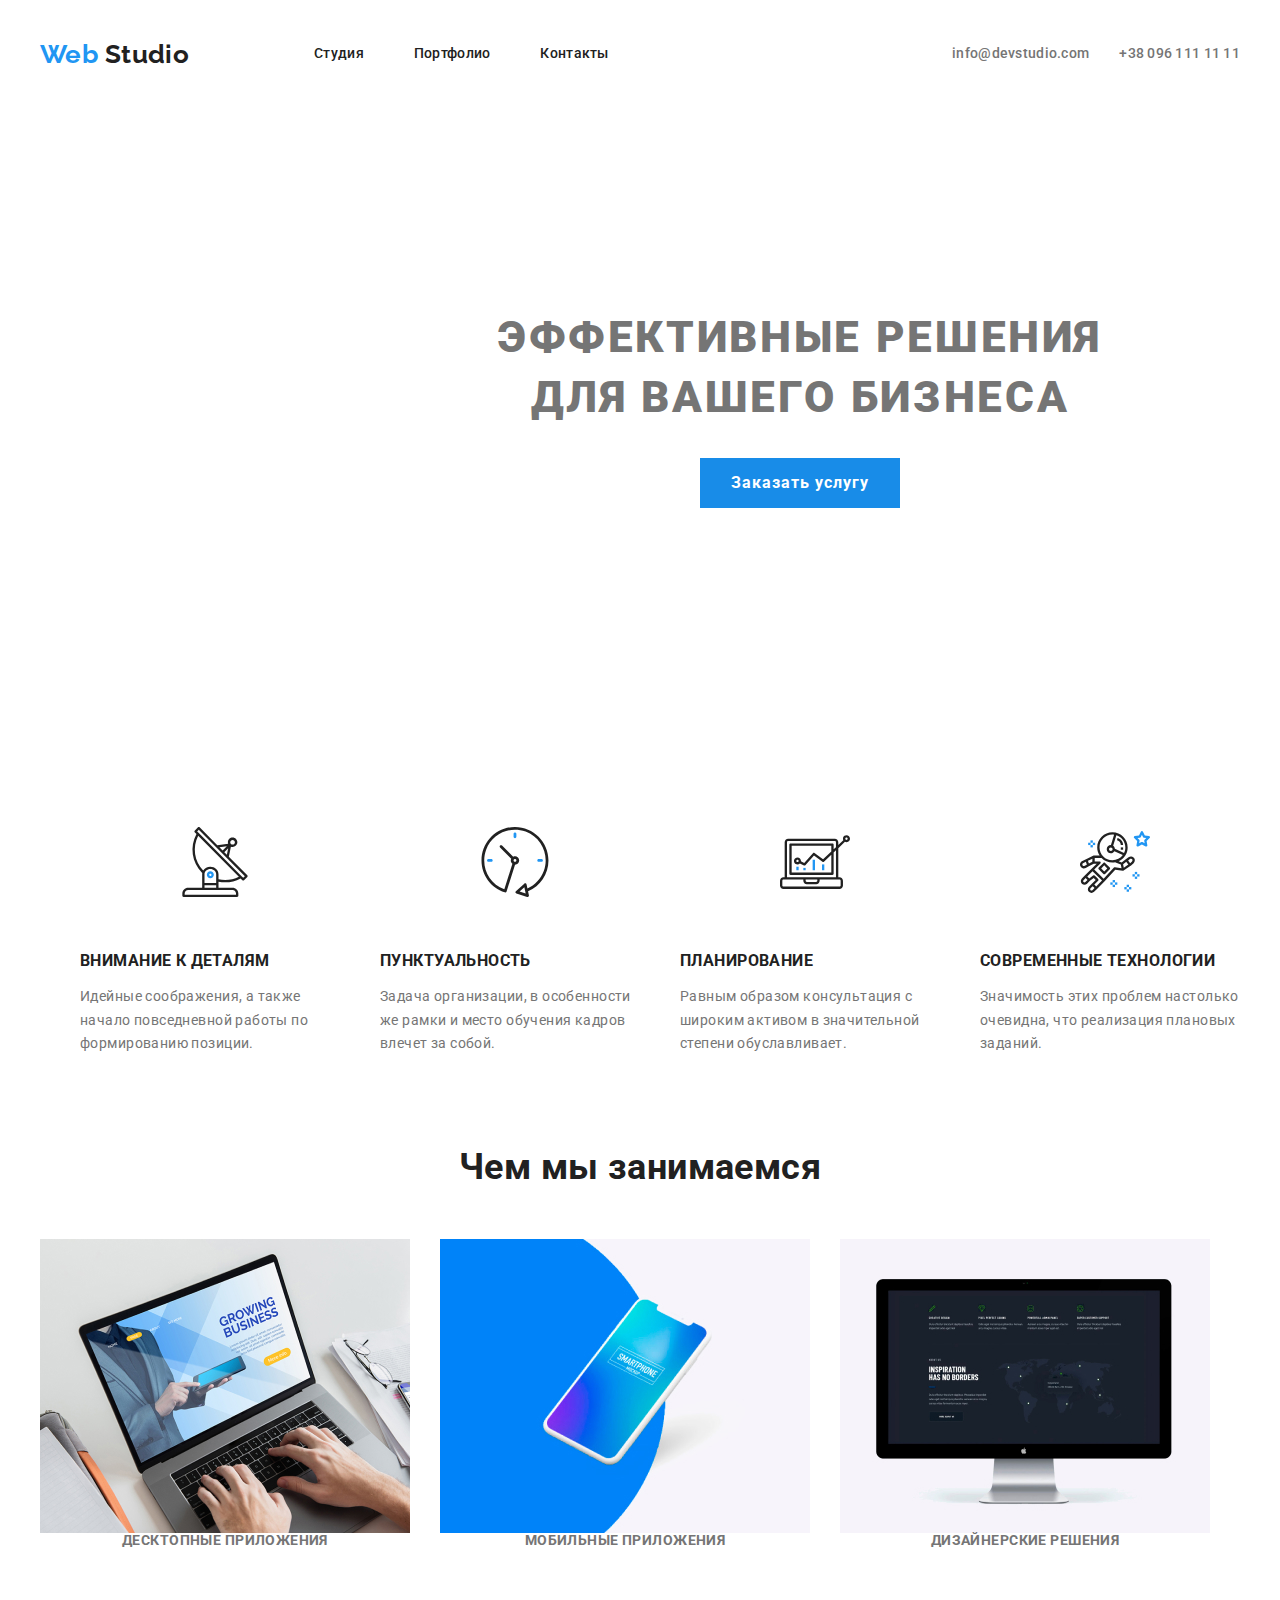
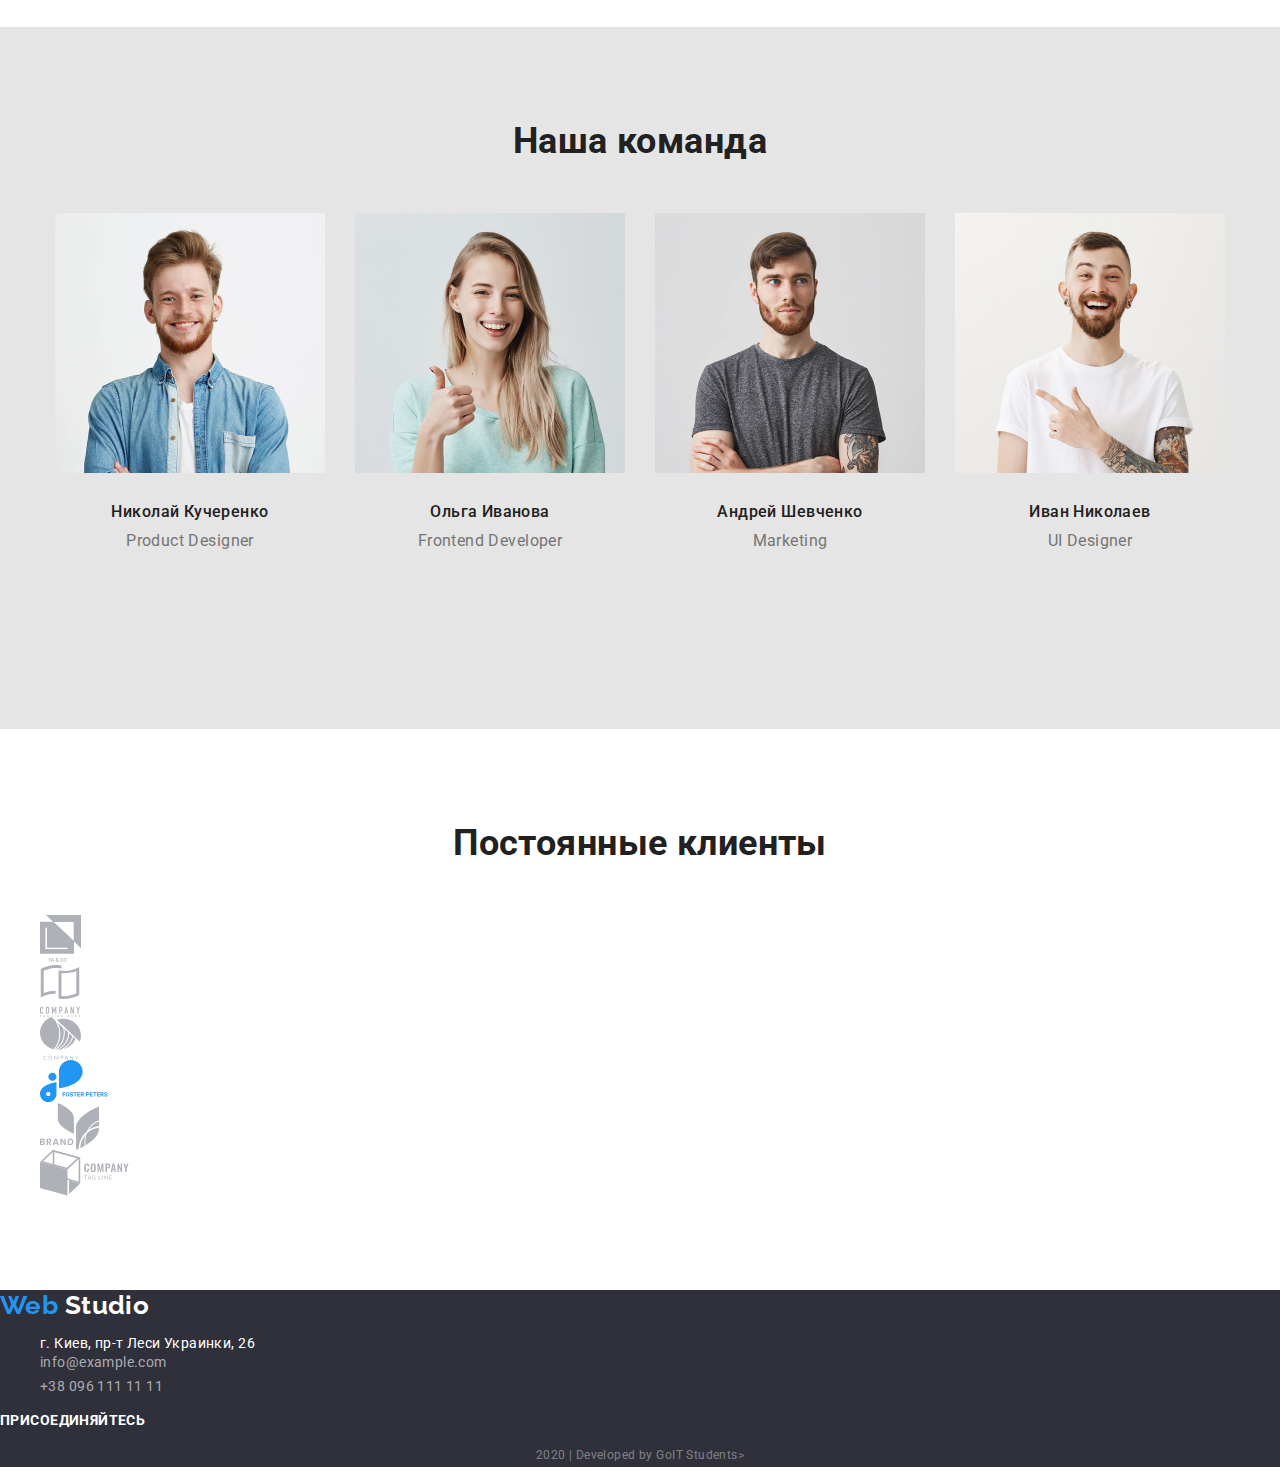
==== commit bf154a18: "Додає стилі до секції "наша команда"" ====
--- a/index.html
+++ b/index.html
@@ -45,7 +45,7 @@
     <!--main-->
     <main class="main">
         <!--hero-->
-        <section class="hero">            
+        <section class="main-section hero">            
                 <h1 class="hero-title">
                     эффективные решения<br />
                     для вашего бизнеса
@@ -53,7 +53,7 @@
                 <button class="hero-btn">Заказать услугу</button>                                                                
         </section>
         <!--features-->
-        <section class="features">
+        <section class="main-section features">
             <div class="container">
                 <ul class="features-list list">
                     <li class="features-list-item">
@@ -96,7 +96,7 @@
             </div>            
         </section>
         <!--specialization-->
-        <section class="specialization">
+        <section class="main-section specialization">
             <div class="container">                    
                 <h2 class="specialization-title title">Чем мы занимаемся</h2>
                 <ul class="specialization-list list">
@@ -122,81 +122,81 @@
             </div>
         </section>
         <!--team-->
-        <section class="team">
+        <section class="main-section team">
             <h2 class="team-title title">Наша команда</h2>
             <ul class="team-list list">
-                <li>
+                <li class="team-list-item">
                     <img src="./images-studio/main/Product-Designer.jpg" alt="Продукт дизайнер"/>
                     <p class="team-member">Николай Кучеренко</p>
                     <p class="team-position" lang="en">Product Designer</p>
-                    <ul class="social-links-item list">
-                        <li>
-                            <a class="social-links-item-link" href="" aria-label="иконка инстаграма"></a>
-                        </li>
-                        <li>
-                            <a class="social-links-item-link" href="" aria-label="иконка твиттера"></a>
-                        </li>
-                        <li>
-                            <a class="social-links-item-link" href="" aria-label="иконка фейсбука"></a>
-                        </li>
-                        <li>
-                            <a class="social-links-item-link" href="" aria-label="иконка ликедина"></a>
-                        </li>
-                    </ul>
-                </li>
-                <li>
+                    <ul class="social-links-list list">
+                        <li class="social-links-list-item">
+                            <a class="social-links-item-link" href="" aria-label="иконка инстаграма"></a>
+                        </li>
+                        <li class="social-links-list-item">
+                            <a class="social-links-item-link" href="" aria-label="иконка твиттера"></a>
+                        </li>
+                        <li class="social-links-list-item">
+                            <a class="social-links-item-link" href="" aria-label="иконка фейсбука"></a>
+                        </li>
+                        <li class="social-links-list-item">
+                            <a class="social-links-item-link" href="" aria-label="иконка ликедина"></a>
+                        </li>
+                    </ul>
+                </li>
+                <li class="team-list-item">
                     <img src="./images-studio/main/Frontend-Developer.jpg" alt="Фронтенд програмист"/>
                     <p class="team-member">Ольга Иванова</p>
                     <p class="team-position" lang="en">Frontend Developer</p>
-                    <ul class="social-links-item list">
-                        <li>
-                            <a class="social-links-item-link" href="" aria-label="иконка инстаграма"></a>
-                        </li>
-                        <li>
-                            <a class="social-links-item-link" href="" aria-label="иконка твиттера"></a>
-                        </li>
-                        <li>
-                            <a class="social-links-item-link" href="" aria-label="иконка фейсбука"></a>
-                        </li>
-                        <li>
-                            <a class="social-links-item-link" href="" aria-label="иконка ликедина"></a>
-                        </li>
-                    </ul>
-                </li>
-                <li>
+                    <ul class="social-links-list list">
+                        <li class="social-links-list-item">
+                            <a class="social-links-item-link" href="" aria-label="иконка инстаграма"></a>
+                        </li>
+                        <li class="social-links-list-item">
+                            <a class="social-links-item-link" href="" aria-label="иконка твиттера"></a>
+                        </li>
+                        <li class="social-links-list-item">
+                            <a class="social-links-item-link" href="" aria-label="иконка фейсбука"></a>
+                        </li>
+                        <li class="social-links-list-item">
+                            <a class="social-links-item-link" href="" aria-label="иконка ликедина"></a>
+                        </li>
+                    </ul>
+                </li>
+                <li class="team-list-item">
                     <img src="./images-studio/main/Marketing.jpg" alt="Маркетинг"/>
                     <p class="team-member">Андрей Шевченко</p>
                     <p class="team-position" lang="en">Marketing</p>
-                    <ul class="social-links-item list">
-                        <li>
-                            <a class="social-links-item-link" href="" aria-label="иконка инстаграма"></a>
-                        </li>
-                        <li>
-                            <a class="social-links-item-link" href="" aria-label="иконка твиттера"></a>
-                        </li>
-                        <li>
-                            <a class="social-links-item-link" href="" aria-label="иконка фейсбука"></a>
-                        </li>
-                        <li>
-                            <a class="social-links-item-link" href="" aria-label="иконка ликедина"></a>
-                        </li>
-                    </ul>
-                </li>
-                <li>
+                    <ul class="social-links-list list">
+                        <li class="social-links-list-item">
+                            <a class="social-links-item-link" href="" aria-label="иконка инстаграма"></a>
+                        </li>
+                        <li class="social-links-list-item">
+                            <a class="social-links-item-link" href="" aria-label="иконка твиттера"></a>
+                        </li>
+                        <li class="social-links-list-item">
+                            <a class="social-links-item-link" href="" aria-label="иконка фейсбука"></a>
+                        </li>
+                        <li class="social-links-list-item">
+                            <a class="social-links-item-link" href="" aria-label="иконка ликедина"></a>
+                        </li>
+                    </ul>
+                </li>
+                <li class="team-list-item">
                     <img src="./images-studio/main/UI-Designer.jpg" alt="ЮИ дизайнер"/>
                     <p class="team-member">Иван Николаев</p>
                     <p class="team-position" lang="en">UI Designer</p>
-                    <ul class="social-links-item list">
-                        <li>
-                            <a class="social-links-item-link" href="" aria-label="иконка инстаграма"></a>
-                        </li>
-                        <li>
-                            <a class="social-links-item-link" href="" aria-label="иконка твиттера"></a>
-                        </li>
-                        <li>
-                            <a class="social-links-item-link" href="" aria-label="иконка фейсбука"></a>
-                        </li>
-                        <li>
+                    <ul class="social-links-list list">
+                        <li class="social-links-list-item">
+                            <a class="social-links-item-link" href="" aria-label="иконка инстаграма"></a>
+                        </li>
+                        <li class="social-links-list-item">
+                            <a class="social-links-item-link" href="" aria-label="иконка твиттера"></a>
+                        </li>
+                        <li class="social-links-list-item">
+                            <a class="social-links-item-link" href="" aria-label="иконка фейсбука"></a>
+                        </li>
+                        <li class="social-links-list-item">
                             <a class="social-links-item-link" href="" aria-label="иконка ликедина"></a>
                         </li>
                     </ul>
@@ -204,7 +204,7 @@
             </ul>
         </section>
         <!--customers-->
-        <section class="customers">
+        <section class="main-section customers">
             <h2 class="customers-title title">Постоянные клиенты</h2>
             <ul class="customers-title-list list">
                 <li>
--- a/css/styles.css
+++ b/css/styles.css
@@ -57,6 +57,10 @@
 
 }
 
+.main-section {
+    margin-bottom: 94px;
+}
+
 
 
 
@@ -254,7 +258,27 @@
 
 .team {
     background-color: var(--background-team-color);
-}
+    height: 702px;
+}
+
+.team-title {
+    margin-top: 0px;
+    padding-top: 94px;
+}
+
+.team-list {
+    width: 1170px;
+    height: 422px;
+    display: flex;
+    padding-left: 0px;
+    padding-bottom: 94px;
+    margin: 0px auto;
+}
+
+.team-list-item:not(:last-child) {
+    margin-right: 30px;
+}
+
 .team-member,
 .team-position {
     font-size: 16px;
@@ -266,8 +290,28 @@
 
 .team-member {
     font-weight: 500;
+    margin-top: 30px;
+    margin-bottom: 10px;
     
     color: var(--title-dark-color);
+}
+
+.team-position {
+    margin-top: 0px;
+    margin-bottom: 16px;
+}
+
+.social-links-list {
+    width: 206px;
+    height: 44px;
+    display: flex;
+    padding-left: 0px;
+    padding-bottom: 24px;
+    margin: 0px auto;
+}
+
+.social-links-list-item:not(:last-child) {
+    margin-right: 10px;
 }
 
 /* social-links-item ожидают следующего урока */
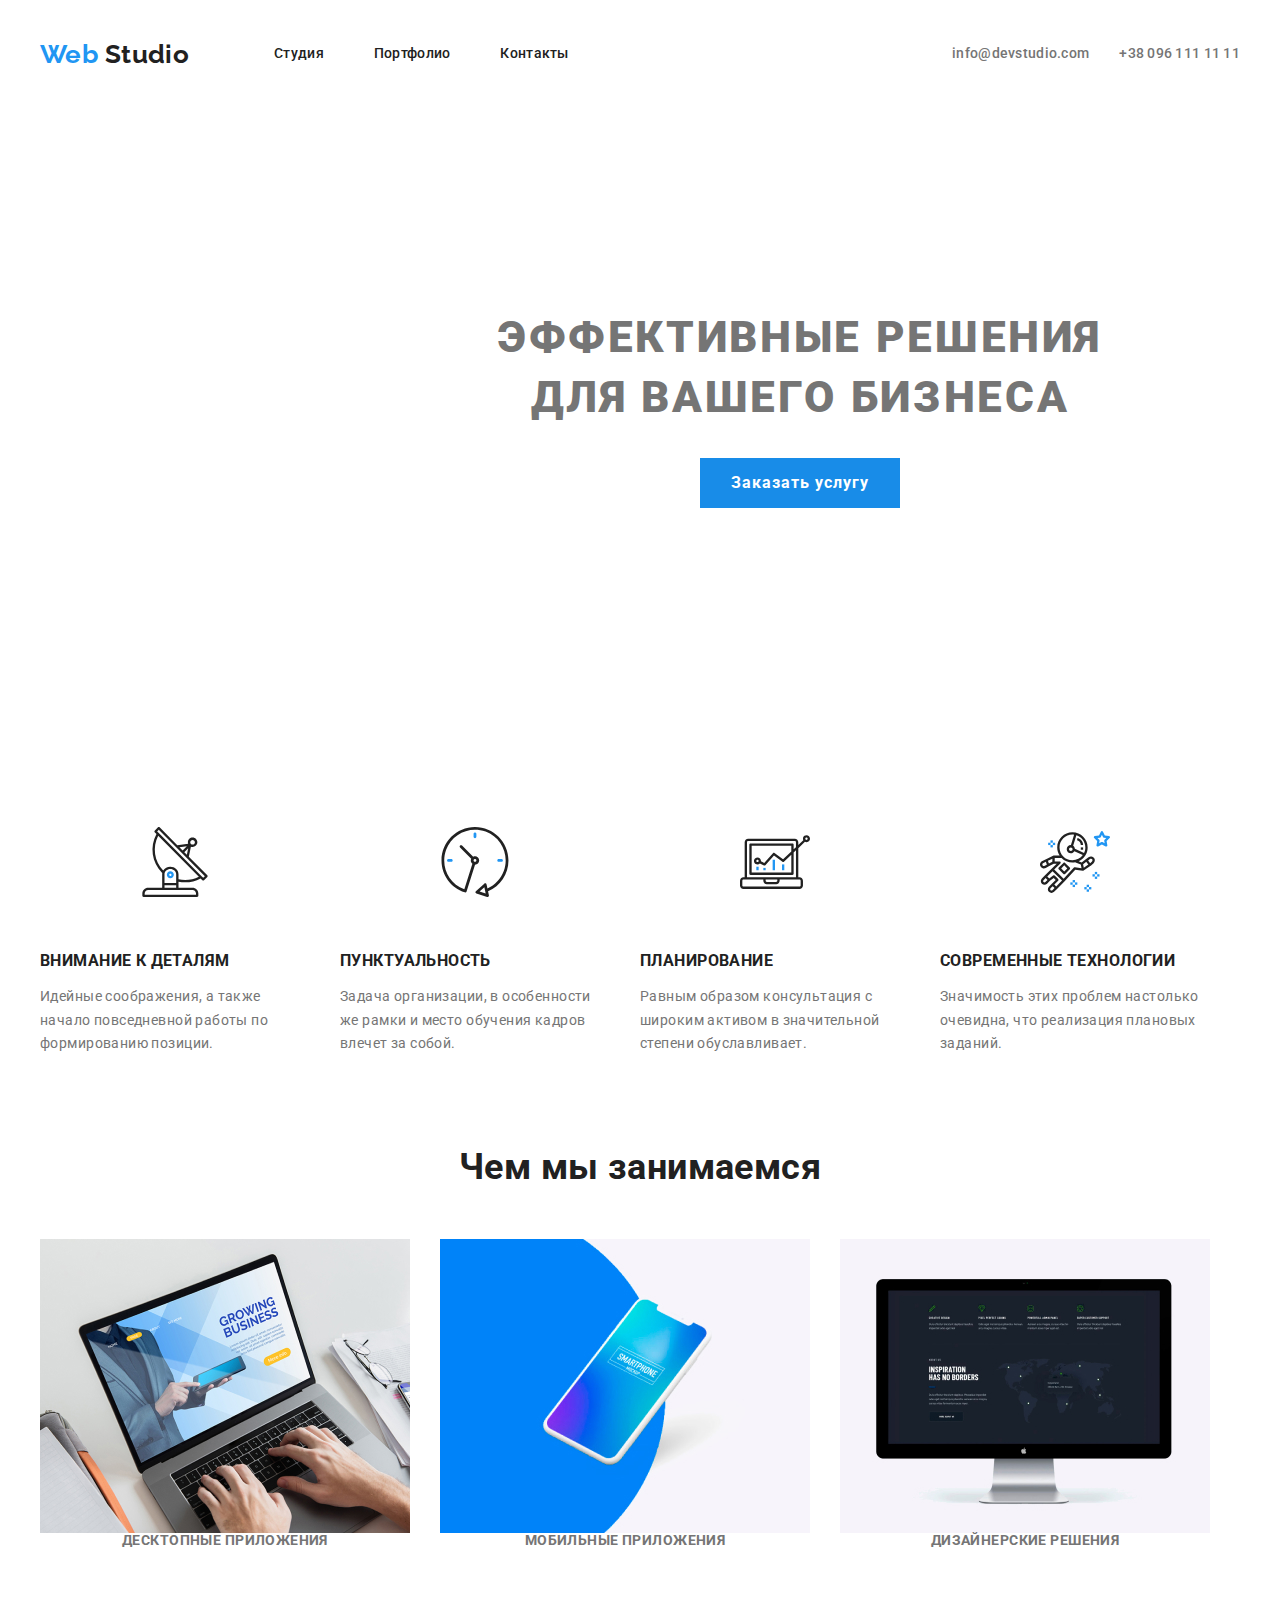
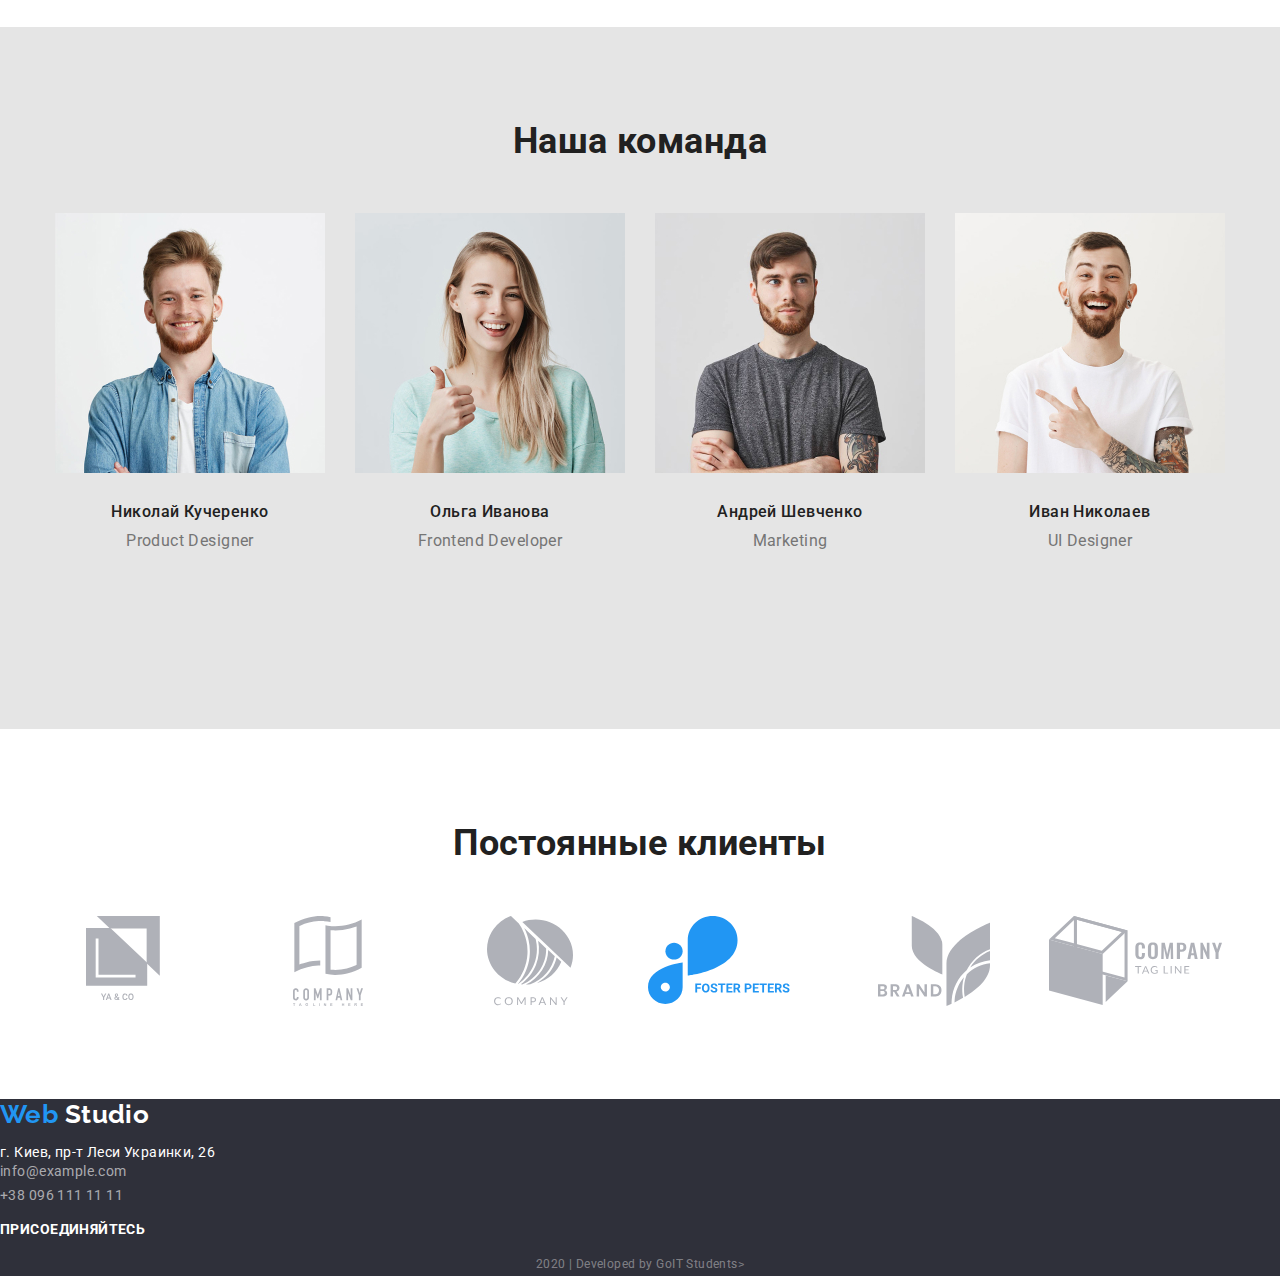
==== commit 5398313a: "Додає стилі до секції "customers"" ====
--- a/index.html
+++ b/index.html
@@ -126,7 +126,7 @@
             <h2 class="team-title title">Наша команда</h2>
             <ul class="team-list list">
                 <li class="team-list-item">
-                    <img src="./images-studio/main/Product-Designer.jpg" alt="Продукт дизайнер"/>
+                    <img class="team-item" src="./images-studio/main/Product-Designer.jpg" alt="Продукт дизайнер"/>
                     <p class="team-member">Николай Кучеренко</p>
                     <p class="team-position" lang="en">Product Designer</p>
                     <ul class="social-links-list list">
@@ -145,7 +145,7 @@
                     </ul>
                 </li>
                 <li class="team-list-item">
-                    <img src="./images-studio/main/Frontend-Developer.jpg" alt="Фронтенд програмист"/>
+                    <img class="team-item" src="./images-studio/main/Frontend-Developer.jpg" alt="Фронтенд програмист"/>
                     <p class="team-member">Ольга Иванова</p>
                     <p class="team-position" lang="en">Frontend Developer</p>
                     <ul class="social-links-list list">
@@ -164,7 +164,7 @@
                     </ul>
                 </li>
                 <li class="team-list-item">
-                    <img src="./images-studio/main/Marketing.jpg" alt="Маркетинг"/>
+                    <img class="team-item" src="./images-studio/main/Marketing.jpg" alt="Маркетинг"/>
                     <p class="team-member">Андрей Шевченко</p>
                     <p class="team-position" lang="en">Marketing</p>
                     <ul class="social-links-list list">
@@ -183,7 +183,7 @@
                     </ul>
                 </li>
                 <li class="team-list-item">
-                    <img src="./images-studio/main/UI-Designer.jpg" alt="ЮИ дизайнер"/>
+                    <img class="team-item" src="./images-studio/main/UI-Designer.jpg" alt="ЮИ дизайнер"/>
                     <p class="team-member">Иван Николаев</p>
                     <p class="team-position" lang="en">UI Designer</p>
                     <ul class="social-links-list list">
@@ -205,39 +205,41 @@
         </section>
         <!--customers-->
         <section class="main-section customers">
-            <h2 class="customers-title title">Постоянные клиенты</h2>
-            <ul class="customers-title-list list">
-                <li>
-                    <a href="./images-studio/main/logo-1.svg">
-                        <img src="./images-studio/main/logo-1.svg" alt="Логотип 1"/>
-                    </a>
-                </li>
-                <li>
-                    <a href="./images-studio/main/logo-2.svg">
-                        <img src="./images-studio/main/logo-2.svg" alt="Логотип 2"/> 
-                    </a>                    
-                </li>
-                <li>
-                    <a href="./images-studio/main/logo-3.svg">
-                        <img src="./images-studio/main/logo-3.svg" alt="Логотип 3"/>
-                    </a>
-                </li>
-                <li>
-                    <a href="./images-studio/main/logo-4.svg">
-                        <img src="./images-studio/main/logo-4.svg" alt="Логотип 4"/>
-                    </a>
-                </li>
-                <li>
-                    <a href="./images-studio/main/logo-5.svg">
-                        <img src="./images-studio/main/logo-5.svg" alt="Логотип 5"/>
-                    </a>
-                </li>
-                <li>
-                    <a href="./images-studio/main/logo-6.svg">
-                        <img src="./images-studio/main/logo-6.svg" alt="Логотип 6"/>
-                    </a>
-                </li>
-            </ul>
+            <div class="container">
+                <h2 class="customers-title title">Постоянные клиенты</h2>
+                <ul class="customers-title-list list">
+                    <li class="customers-title-list-item">
+                        <a class="customers-link link" href="./images-studio/main/logo-1.svg">
+                            <img class="customers-link-item" src="./images-studio/main/logo-1.svg" alt="Логотип 1"/>
+                        </a>
+                    </li>
+                    <li class="customers-title-list-item">
+                        <a class="customers-link link" href="./images-studio/main/logo-2.svg">
+                            <img class="customers-link-item" src="./images-studio/main/logo-2.svg" alt="Логотип 2"/> 
+                        </a>                    
+                    </li>
+                    <li class="customers-title-list-item">
+                        <a class="customers-link link" href="./images-studio/main/logo-3.svg">
+                            <img class="customers-link-item" src="./images-studio/main/logo-3.svg" alt="Логотип 3"/>
+                        </a>
+                    </li>
+                    <li class="customers-title-list-item">
+                        <a class="customers-link link" href="./images-studio/main/logo-4.svg">
+                            <img class="customers-link-item" src="./images-studio/main/logo-4.svg" alt="Логотип 4"/>
+                        </a>
+                    </li>
+                    <li class="customers-title-list-item">
+                        <a class="customers-link link" href="./images-studio/main/logo-5.svg">
+                            <img class="customers-link-item" src="./images-studio/main/logo-5.svg" alt="Логотип 5"/>
+                        </a>
+                    </li>
+                    <li class="customers-title-list-item">
+                        <a class="customers-link link" href="./images-studio/main/logo-6.svg">
+                            <img class="customers-link-item" src="./images-studio/main/logo-6.svg" alt="Логотип 6"/>
+                        </a>
+                    </li>
+                </ul>
+            </div>                    
         </section>
     </main>
     <!--footer-->
--- a/css/styles.css
+++ b/css/styles.css
@@ -41,6 +41,7 @@
 
 .list {
     list-style: none;
+    padding-left: 0px;
 }
 
 .link:hover,
@@ -54,11 +55,20 @@
     padding-right: 15px;
     margin-left: auto;
     margin-right: auto;
-
 }
 
 .main-section {
     margin-bottom: 94px;
+}
+
+.hero-title,
+.specialization-title,
+.specialization-list-item,
+.team-title,
+.team-member,
+.team-position,
+.customers-title {
+    margin-top: 0px;
 }
 
 
@@ -143,7 +153,6 @@
     height: 120px;
     margin-left: auto;
     margin-right: auto;
-    margin-top: 0px;
     margin-bottom: 30px;
     padding-top: 200px;
     text-align: center;
@@ -218,13 +227,11 @@
 }
 
 .specialization-title {
-    margin-top: 0px;
     margin-bottom: 50px;
 }
 
 .specialization-list {
     display: flex;
-    padding-left: 0px;
     margin: 0px;
 }
 
@@ -232,7 +239,6 @@
     width: 370px;
     height: 294px;
     position: relative;
-    margin-top: 0px;
     margin-bottom: 0px;
 }
 
@@ -262,7 +268,6 @@
 }
 
 .team-title {
-    margin-top: 0px;
     padding-top: 94px;
 }
 
@@ -270,13 +275,16 @@
     width: 1170px;
     height: 422px;
     display: flex;
-    padding-left: 0px;
     padding-bottom: 94px;
     margin: 0px auto;
 }
 
 .team-list-item:not(:last-child) {
     margin-right: 30px;
+}
+
+.team-item {
+    margin-bottom: 30px;
 }
 
 .team-member,
@@ -290,14 +298,12 @@
 
 .team-member {
     font-weight: 500;
-    margin-top: 30px;
     margin-bottom: 10px;
     
     color: var(--title-dark-color);
 }
 
 .team-position {
-    margin-top: 0px;
     margin-bottom: 16px;
 }
 
@@ -305,7 +311,6 @@
     width: 206px;
     height: 44px;
     display: flex;
-    padding-left: 0px;
     padding-bottom: 24px;
     margin: 0px auto;
 }
@@ -318,6 +323,28 @@
 
 
 /* customers */
+
+.customers .container {
+    height: 182px;
+}
+
+.customers-title-list {
+    display: flex;
+}
+
+.customers-link {
+    display: flex;
+    justify-content: center;
+    width: 170px;
+    height: 90px;
+
+    border: 1px solid var(--footer-basement-color);
+    border-radius: 4px;
+}
+
+.customers-title-list-item:not(:last-child) {
+    margin-right: 30px;
+}
 
 /* customers-title подключено к .specialization-title */
 
@@ -372,7 +399,6 @@
 .portfolio-btn-list,
 .portfolio-main-list {
     display: flex;
-    padding-left: 0px;
     margin: 0px;
 }
 
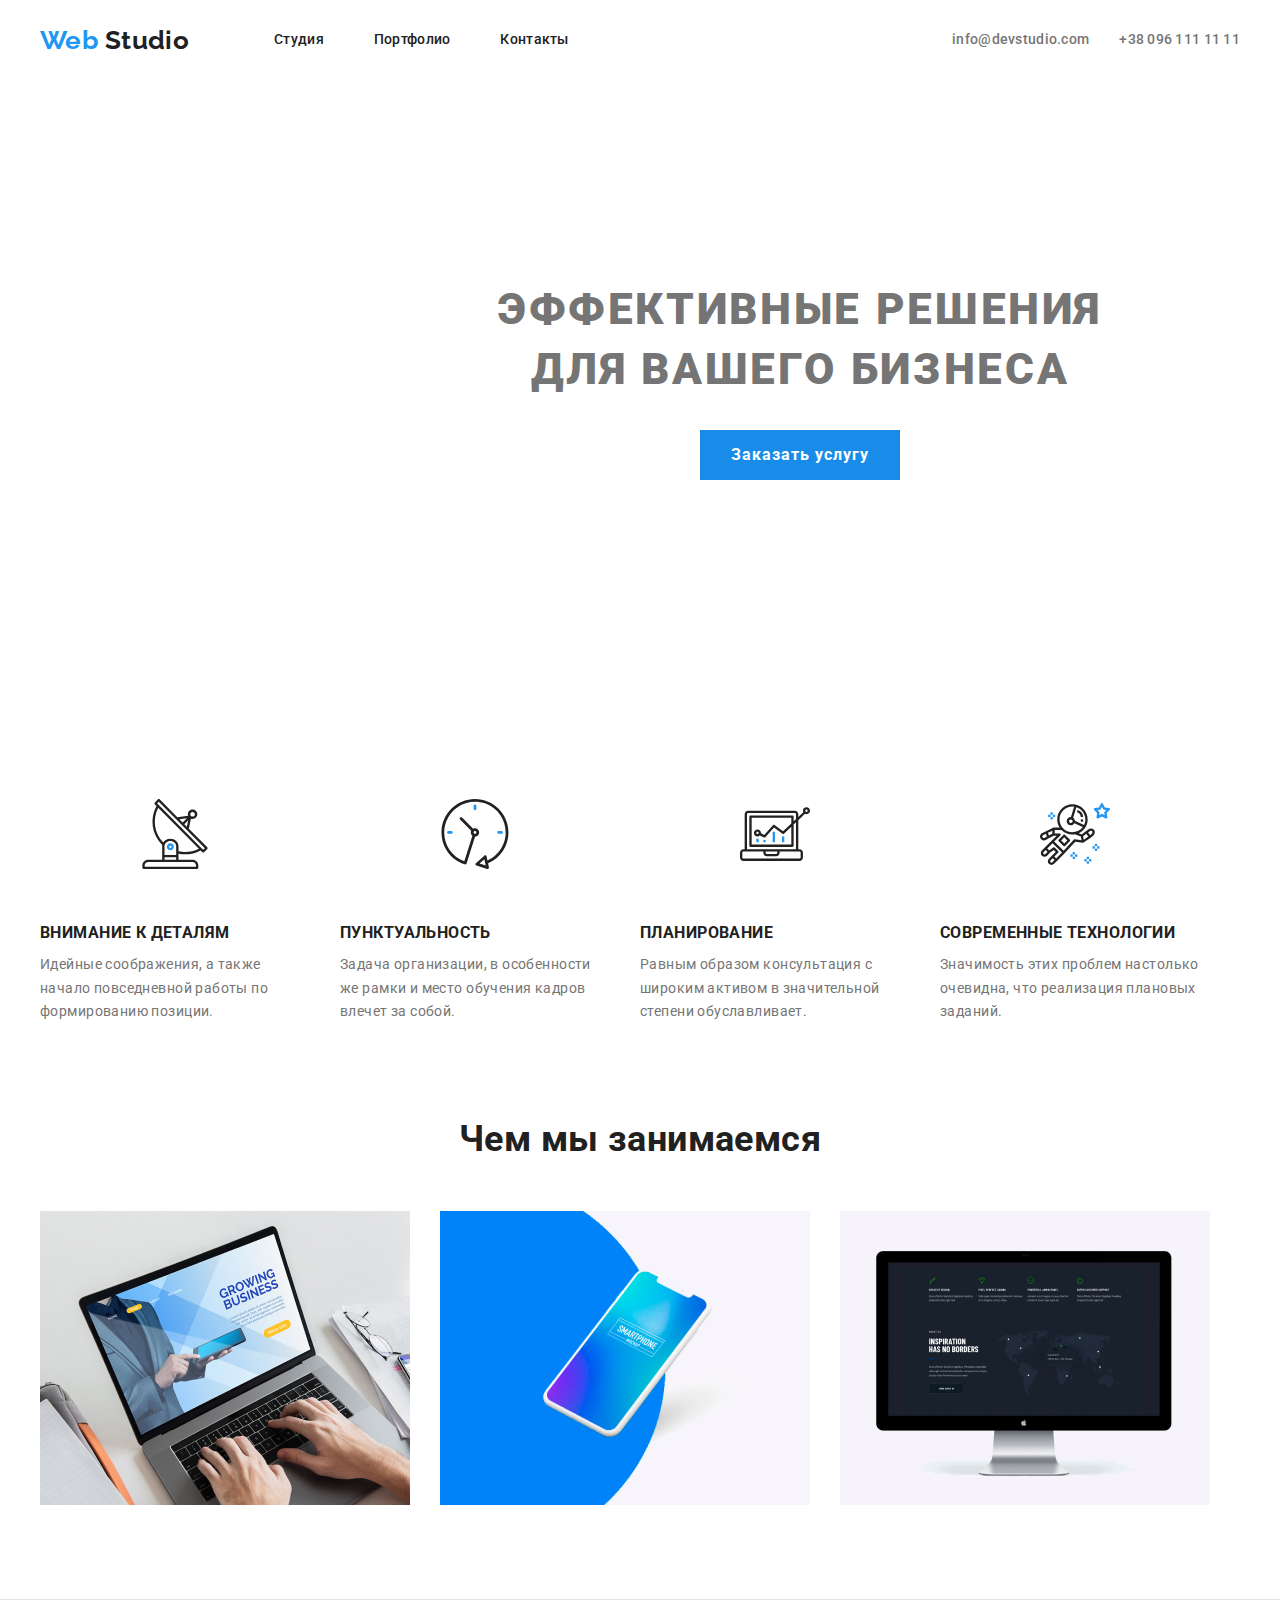
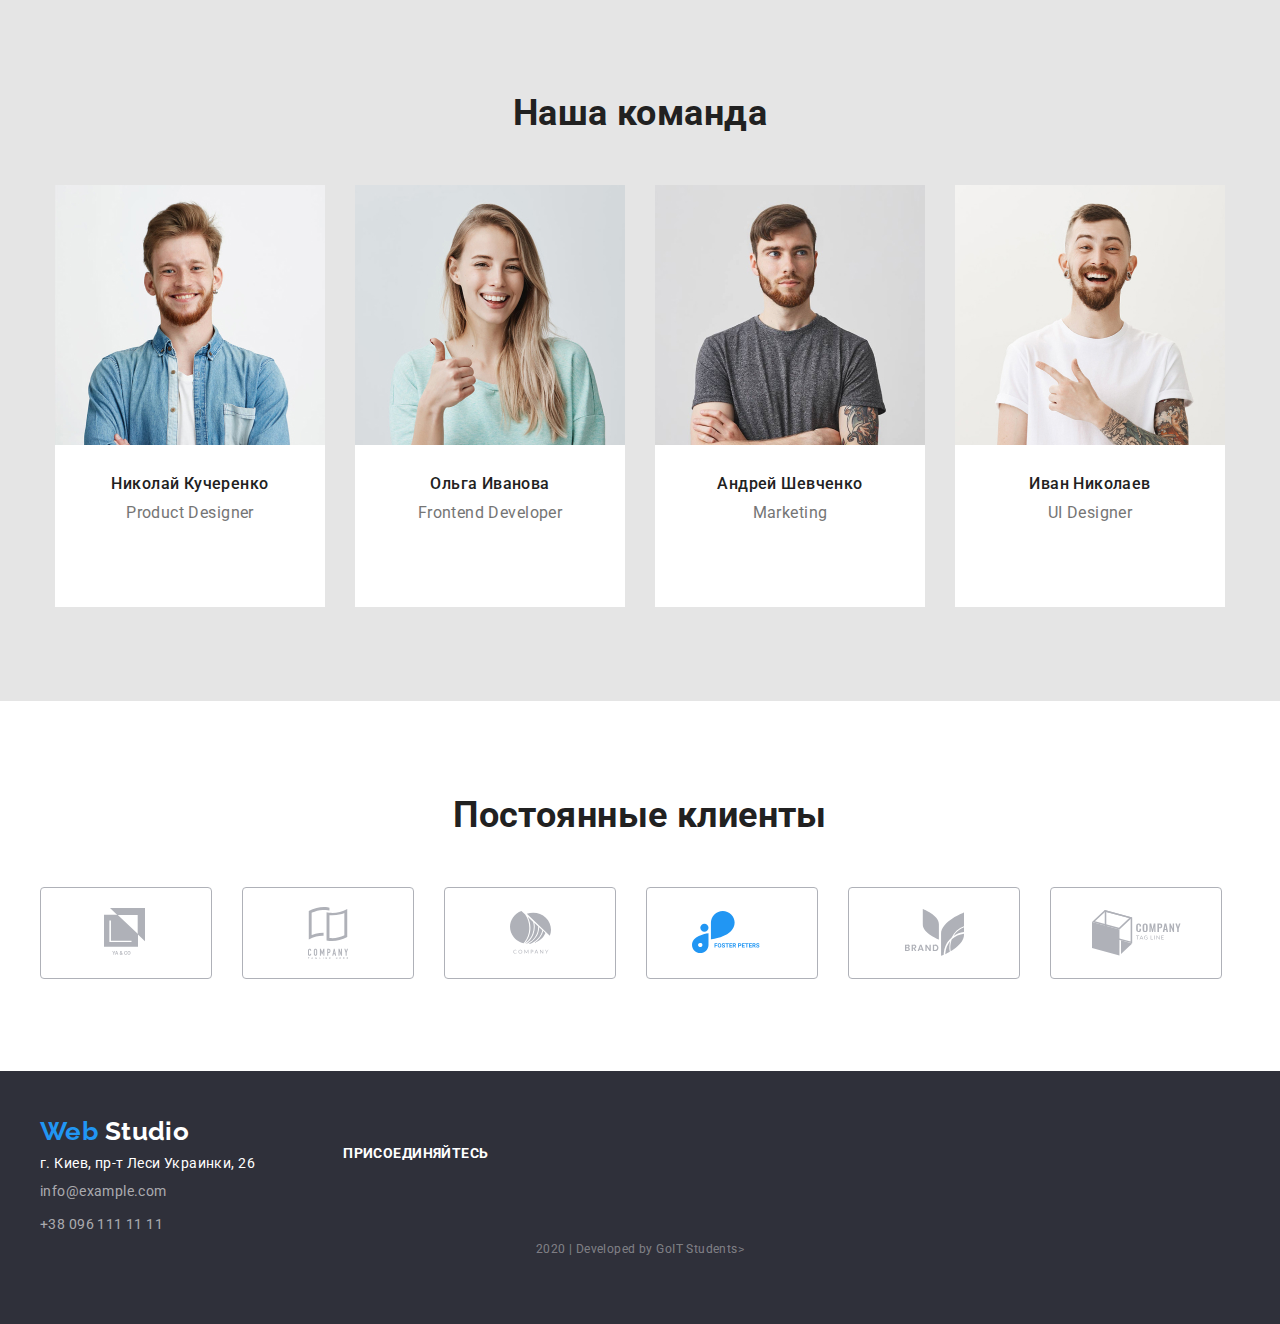
==== commit 89b2165d: "Виправляє марджини заголовків та списків" ====
--- a/index.html
+++ b/index.html
@@ -50,7 +50,9 @@
                     эффективные решения<br />
                     для вашего бизнеса
                 </h1>
-                <button class="hero-btn">Заказать услугу</button>                                                                
+                <div class="hero-button">
+                    <button class="hero-btn">Заказать услугу</button>
+                </div>                                                                                
         </section>
         <!--features-->
         <section class="main-section features">
@@ -100,23 +102,21 @@
             <div class="container">                    
                 <h2 class="specialization-title title">Чем мы занимаемся</h2>
                 <ul class="specialization-list list">
+                    <li class="specialization-list-item">                    
+                        <img src="./images-studio/main/nout.jpg" alt="ноутбук"/>
+                        <!-- class="specialization-description">десктопные приложения</-->
+                    </li>
                     <li class="specialization-list-item">
-                        <figure class="specialization-figure">                    
-                            <img src="./images-studio/main/nout.jpg" alt="ноутбук"/>
-                            <figcaption class="specialization-description">десктопные приложения</figcaption>
-                        </figure>
+                    <!--figure class="specialization-figure"-->
+                        <img src="./images-studio/main/mob.jpg" alt="смартфон"/>
+                        <!--figcaption class="specialization-description">мобильные приложения</figcaption-->
+                    <!--/figure-->
                     </li>
                     <li class="specialization-list-item">
-                    <figure class="specialization-figure">
-                        <img src="./images-studio/main/mob.jpg" alt="смартфон"/>
-                        <figcaption class="specialization-description">мобильные приложения</figcaption>
-                    </figure>
-                    </li>
-                    <li class="specialization-list-item">
-                    <figure class="specialization-figure">
+                    <!--figure class="specialization-figure"-->
                         <img src="./images-studio/main/pc.jpg" alt="компютер"/>
-                        <figcaption class="specialization-description">дизайнерские решения</figcaption>
-                    </figure>
+                        <!--figcaption class="specialization-description">дизайнерские решения</figcaption-->
+                    <!--/figure-->
                     </li>
                 </ul>
             </div>
@@ -129,26 +129,26 @@
                     <img class="team-item" src="./images-studio/main/Product-Designer.jpg" alt="Продукт дизайнер"/>
                     <p class="team-member">Николай Кучеренко</p>
                     <p class="team-position" lang="en">Product Designer</p>
-                    <ul class="social-links-list list">
-                        <li class="social-links-list-item">
-                            <a class="social-links-item-link" href="" aria-label="иконка инстаграма"></a>
-                        </li>
-                        <li class="social-links-list-item">
-                            <a class="social-links-item-link" href="" aria-label="иконка твиттера"></a>
-                        </li>
-                        <li class="social-links-list-item">
-                            <a class="social-links-item-link" href="" aria-label="иконка фейсбука"></a>
-                        </li>
-                        <li class="social-links-list-item">
-                            <a class="social-links-item-link" href="" aria-label="иконка ликедина"></a>
-                        </li>
+                    <ul class="team-social-list social-links-list list">
+                            <li class="social-links-list-item">
+                                <a class="social-links-item-link" href="" aria-label="иконка инстаграма"></a>
+                            </li>
+                            <li class="social-links-list-item">
+                                <a class="social-links-item-link" href="" aria-label="иконка твиттера"></a>
+                            </li>
+                            <li class="social-links-list-item">
+                                <a class="social-links-item-link" href="" aria-label="иконка фейсбука"></a>
+                            </li>
+                            <li class="social-links-list-item">
+                                <a class="social-links-item-link" href="" aria-label="иконка ликедина"></a>
+                            </li>
                     </ul>
                 </li>
                 <li class="team-list-item">
                     <img class="team-item" src="./images-studio/main/Frontend-Developer.jpg" alt="Фронтенд програмист"/>
                     <p class="team-member">Ольга Иванова</p>
                     <p class="team-position" lang="en">Frontend Developer</p>
-                    <ul class="social-links-list list">
+                    <ul class="team-social-list social-links-list list">
                         <li class="social-links-list-item">
                             <a class="social-links-item-link" href="" aria-label="иконка инстаграма"></a>
                         </li>
@@ -167,7 +167,7 @@
                     <img class="team-item" src="./images-studio/main/Marketing.jpg" alt="Маркетинг"/>
                     <p class="team-member">Андрей Шевченко</p>
                     <p class="team-position" lang="en">Marketing</p>
-                    <ul class="social-links-list list">
+                    <ul class="team-social-list social-links-list list">
                         <li class="social-links-list-item">
                             <a class="social-links-item-link" href="" aria-label="иконка инстаграма"></a>
                         </li>
@@ -186,7 +186,7 @@
                     <img class="team-item" src="./images-studio/main/UI-Designer.jpg" alt="ЮИ дизайнер"/>
                     <p class="team-member">Иван Николаев</p>
                     <p class="team-position" lang="en">UI Designer</p>
-                    <ul class="social-links-list list">
+                    <ul class="team-social-list social-links-list list">
                         <li class="social-links-list-item">
                             <a class="social-links-item-link" href="" aria-label="иконка инстаграма"></a>
                         </li>
@@ -244,44 +244,48 @@
     </main>
     <!--footer-->
     <footer class="footer">
-        <div>
-            <nav class="footer-navigation">
-                <a class="text-logo link" href="./index.html" lang="en">
-                    Web <span class="text-logo-white">Studio</span>
-                </a>
-            </nav>
-            <address class="footer-address">
-                <ul class="footer-address-list list">
-                    <li>
-                        г. Киев, пр-т Леси Украинки, 26
-                    </li>
-                    <li>
-                        <a class="footer-address-item link" href="mailto:info@example.com" lang="en">info@example.com</a>
-                    </li>
-                    <li>
-                        <a class="footer-address-item link" href="tel:+380961111111">+38 096 111 11 11</a>
-                    </li>
-                </ul>
-            </address>
-        </div>
-        <div>
-            <p class="footer-social-title">присоединяйтесь</p>
-            <ul class="footer-social-list list">
-                <li>
-                    <a class="social-links-item-link" href="" aria-label="иконка инстаграма"></a>
-                </li>
-                <li>
-                    <a class="social-links-item-link" href="" aria-label="иконка твиттера"></a>
-                </li>
-                <li>
-                    <a class="social-links-item-link" href="" aria-label="иконка фейсбука"></a>
-                </li>
-                <li>
-                    <a class="social-links-item-link" href="" aria-label="иконка ликедина"></a>
-                </li>
-            </ul>
-        </div>
-        <p class="footer-basement">2020 | <span lang="en">Developed by GoIT Students</span>></p>        
+        <div class="container">
+            <div class="footer-navigation-social">
+                <div class="footer-navigation-social-list">
+                    <nav class="footer-navigation">
+                        <a class="text-logo link" href="./index.html" lang="en">
+                            Web <span class="text-logo-white">Studio</span>
+                        </a>
+                    </nav>
+                    <address class="footer-address">
+                        <ul class="footer-address-list list">
+                            <li class="footer-address-list-item">
+                                г. Киев, пр-т Леси Украинки, 26
+                            </li>
+                            <li class="footer-address-list-item">
+                                <a class="footer-address-item link" href="mailto:info@example.com" lang="en">info@example.com</a>
+                            </li>
+                            <li class="footer-address-list-item">
+                                <a class="footer-address-item link" href="tel:+380961111111">+38 096 111 11 11</a>
+                            </li>
+                        </ul>
+                    </address>
+                </div>
+                <div class="footer-navigation-social-list">
+                    <p class="footer-social-title">присоединяйтесь</p>
+                    <ul class="footer-social-list social-links-list list">
+                        <li class="social-links-list-item">
+                            <a class="social-links-item-link" href="" aria-label="иконка инстаграма"></a>
+                        </li>
+                        <li class="social-links-list-item">
+                            <a class="social-links-item-link" href="" aria-label="иконка твиттера"></a>
+                        </li>
+                        <li class="social-links-list-item">
+                            <a class="social-links-item-link" href="" aria-label="иконка фейсбука"></a>
+                        </li>
+                        <li class="social-links-list-item">
+                            <a class="social-links-item-link" href="" aria-label="иконка ликедина"></a>
+                        </li>
+                    </ul>
+                </div>
+            </div>                    
+            <p class="footer-basement">2020 | <span lang="en">Developed by GoIT Students</span>></p>
+        </div>        
     </footer>
 </body>
 </html>--- a/css/styles.css
+++ b/css/styles.css
@@ -26,7 +26,7 @@
     font-size: 36px;
     line-height: 1.16;
     text-align: center;
-    margin-bottom: 50px;
+    /*margin-bottom: 50px;*/
 
     color: var(--title-dark-color);
 }
@@ -59,9 +59,11 @@
 
 .main-section {
     margin-bottom: 94px;
-}
-
-.hero-title,
+    /*padding-top: 94px;
+    padding-bottom: 94px;*/
+
+}
+
 .specialization-title,
 .specialization-list-item,
 .team-title,
@@ -71,7 +73,25 @@
     margin-top: 0px;
 }
 
-
+.social-links-list {
+    width: 206px;
+    height: 44px;
+    display: flex;    
+    margin: 0px auto;
+}
+
+.social-links-list-item:not(:last-child) {
+    margin-right: 10px;
+}
+
+/*-всі праві відступи по 30 пікселів для списків-*/
+.header-address-item:not(:last-child),
+.features-list-item:not(:last-child),
+.specialization-list-item:not(:last-child),
+.team-list-item:not(:last-child),
+.customers-title-list-item:not(:last-child) {
+    margin-right: 30px;
+}
 
 
 /* header */
@@ -82,6 +102,11 @@
 .header-address-list {
     display: flex;
     align-items: center;
+}
+
+.navigation-list,
+.header-address-list {
+    margin: 0px;
 }
 
 .navigation-list-item:not(:last-child) {
@@ -123,10 +148,6 @@
     padding-bottom: 32px;
 }
 
-.header-address-item:not(:last-child) {
-    margin-right: 30px;
-}
-
 .header-address-item-link {
     color: var(--description-color);
 }
@@ -134,6 +155,7 @@
 
 /* main */
 
+
 /* hero */
 
 .hero {
@@ -141,7 +163,6 @@
     width: 1600px;
     height: 600px;
 }
-
 
 .hero-title {
     font-weight: 900;
@@ -151,9 +172,7 @@
 
     width: 696px;
     height: 120px;
-    margin-left: auto;
-    margin-right: auto;
-    margin-bottom: 30px;
+    margin: 0px auto;
     padding-top: 200px;
     text-align: center;
     letter-spacing: 0.06em;
@@ -162,6 +181,10 @@
     /* color: #ffffff; */
 }
 
+.hero-button {
+    padding-top: 30px;
+}
+
 .hero-btn {
     width: 200px;
     height: 50px;
@@ -169,9 +192,7 @@
     font-size: 16px;
     line-height: 1.87;
     /* identical to box height, or 187% */
-    
-    text-align: center;
-    position: relative;
+    text-align: center;
     letter-spacing: 0.06em;
     border: none;
         
@@ -183,10 +204,12 @@
     border: none;
 }
 
+
 /* features */
 
 .features-list {
     display: flex;
+    margin: 0px;
 }
 
 .features-list-item {
@@ -195,30 +218,29 @@
 }
 
 .features-list-item-picture {
-    margin-bottom: 30px;
+    padding: 25px 100px;
 }
 
 .features-picture {
     font-size: 0px;
-    padding: 25px 100px;
-}
-
-.features-list-item:not(:last-child) {
-    margin-right: 30px;
 }
 
 .features-description-title {
     font-weight: bold;
     line-height: 1.14;
     text-transform: uppercase;
-    margin-bottom: 10px;
+    margin-top: 30px;
+    margin-bottom: 0px;
     color: var(--title-dark-color);
 }
 
 .features-description {
+    margin: 0px;
+    padding-top: 10px;
     line-height: 1.71;
     /* or 171% */
 }
+
 
 /* specialization */
 
@@ -238,25 +260,21 @@
 .specialization-list-item {
     width: 370px;
     height: 294px;
-    position: relative;
+    /*position: relative;*/
     margin-bottom: 0px;
 }
 
-.specialization-list-item:not(:last-child) {
-    margin-right: 30px;
-}
-
-.specialization-figure {
-    margin: 0px;
-}
-
-.specialization-description {
+/*.specialization-figure {
+    margin: 0px;*/
+
+/*.specialization-description {
     font-weight: bold;
     line-height: 1.14;
     text-align: center;
     text-transform: uppercase;
     /* color: #FFFFFF; */
-}
+
+
 
 /* team */
 
@@ -264,27 +282,33 @@
 
 .team {
     background-color: var(--background-team-color);
-    height: 702px;
+    height: 514px;
+    padding-top: 94px;
+    padding-bottom: 94px;
 }
 
 .team-title {
-    padding-top: 94px;
+    /*padding-top: 94px;*/
+    margin-bottom: 50px;
 }
 
 .team-list {
     width: 1170px;
     height: 422px;
     display: flex;
-    padding-bottom: 94px;
+    /*padding-top: 50px;
+    /*padding-bottom: 94px;*/
     margin: 0px auto;
-}
-
-.team-list-item:not(:last-child) {
-    margin-right: 30px;
 }
 
 .team-item {
     margin-bottom: 30px;
+}
+
+.team-list-item {
+    width: 270px;
+    height: 422px;
+    background-color: var(--title-background-light-color);
 }
 
 .team-member,
@@ -303,21 +327,15 @@
     color: var(--title-dark-color);
 }
 
+.team-social-list {
+    padding-bottom: 24px;
+}
+
 .team-position {
     margin-bottom: 16px;
 }
 
-.social-links-list {
-    width: 206px;
-    height: 44px;
-    display: flex;
-    padding-bottom: 24px;
-    margin: 0px auto;
-}
-
-.social-links-list-item:not(:last-child) {
-    margin-right: 10px;
-}
+
 
 /* social-links-item ожидают следующего урока */
 
@@ -330,20 +348,25 @@
 
 .customers-title-list {
     display: flex;
+    margin: 0px;
+}
+
+.customers-title-list-item {    
+    border: 1px solid #AFB1B8;
+    box-sizing: border-box;
+    border-radius: 4px;
+}
+
+.customers-title {
+    margin-bottom: 50px;
 }
 
 .customers-link {
     display: flex;
     justify-content: center;
+    align-items: center;
     width: 170px;
-    height: 90px;
-
-    border: 1px solid var(--footer-basement-color);
-    border-radius: 4px;
-}
-
-.customers-title-list-item:not(:last-child) {
-    margin-right: 30px;
+    height: 90px;    
 }
 
 /* customers-title подключено к .specialization-title */
@@ -355,10 +378,34 @@
     background-color: var(--background-footer-color);
 }
 
+.footer .container {
+    height: 253px;
+}
+
+.footer-navigation-social {
+    display: flex;
+    align-items: center;
+    padding-top: 45px;
+    /* вирівняється коли будуть додані іконкі */
+}
+
+.footer-navigation-social-list:not(:last-child) {
+    margin-right: 69px;
+}
+
+.footer-navigation {
+    margin-bottom: 8px;
+}
+
+.footer-address-list-item:not(:last-child) {
+    margin-bottom: 9px;
+}
+
 /* text-logo link прописан в header */
 
 .footer-address-list {
     font-style: normal;
+    margin: 0px;
 
     color: var(--title-background-light-color);
 }
@@ -379,6 +426,10 @@
 }
 
 .footer-basement {
+    /*padding-bottom: 21px;
+    margin: 0px;*/
+    margin-top: 0px;
+    margin-bottom: 21px;
     font-size: 12px;
     line-height: 2;
     /* or 200% */
@@ -435,6 +486,9 @@
     height: 404px;
     margin-right: 30px;
     margin-bottom: 30px;
+    background: var(--title-background-light-color);
+    border: 1px solid #EEEEEE;
+    box-sizing: border-box;
 }
 
 .portfolio-main-list-item:nth-child(3n) {
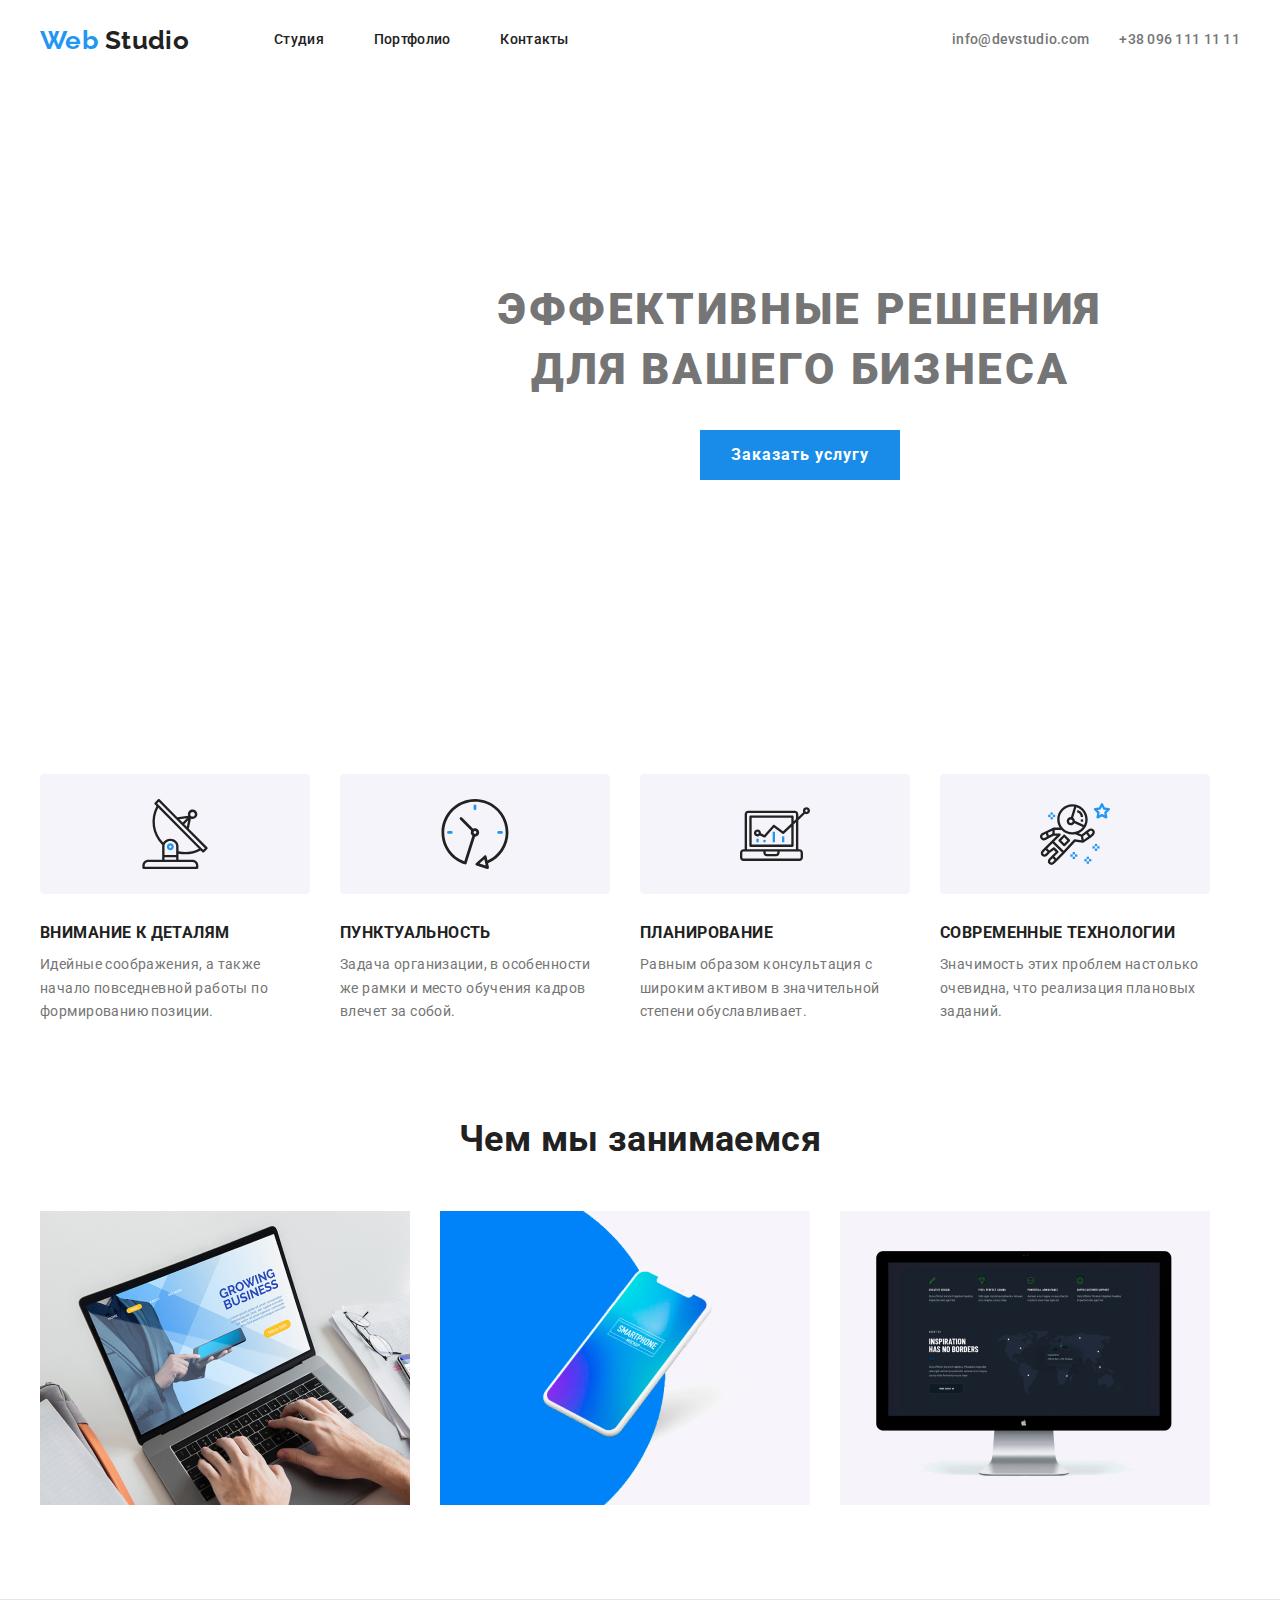
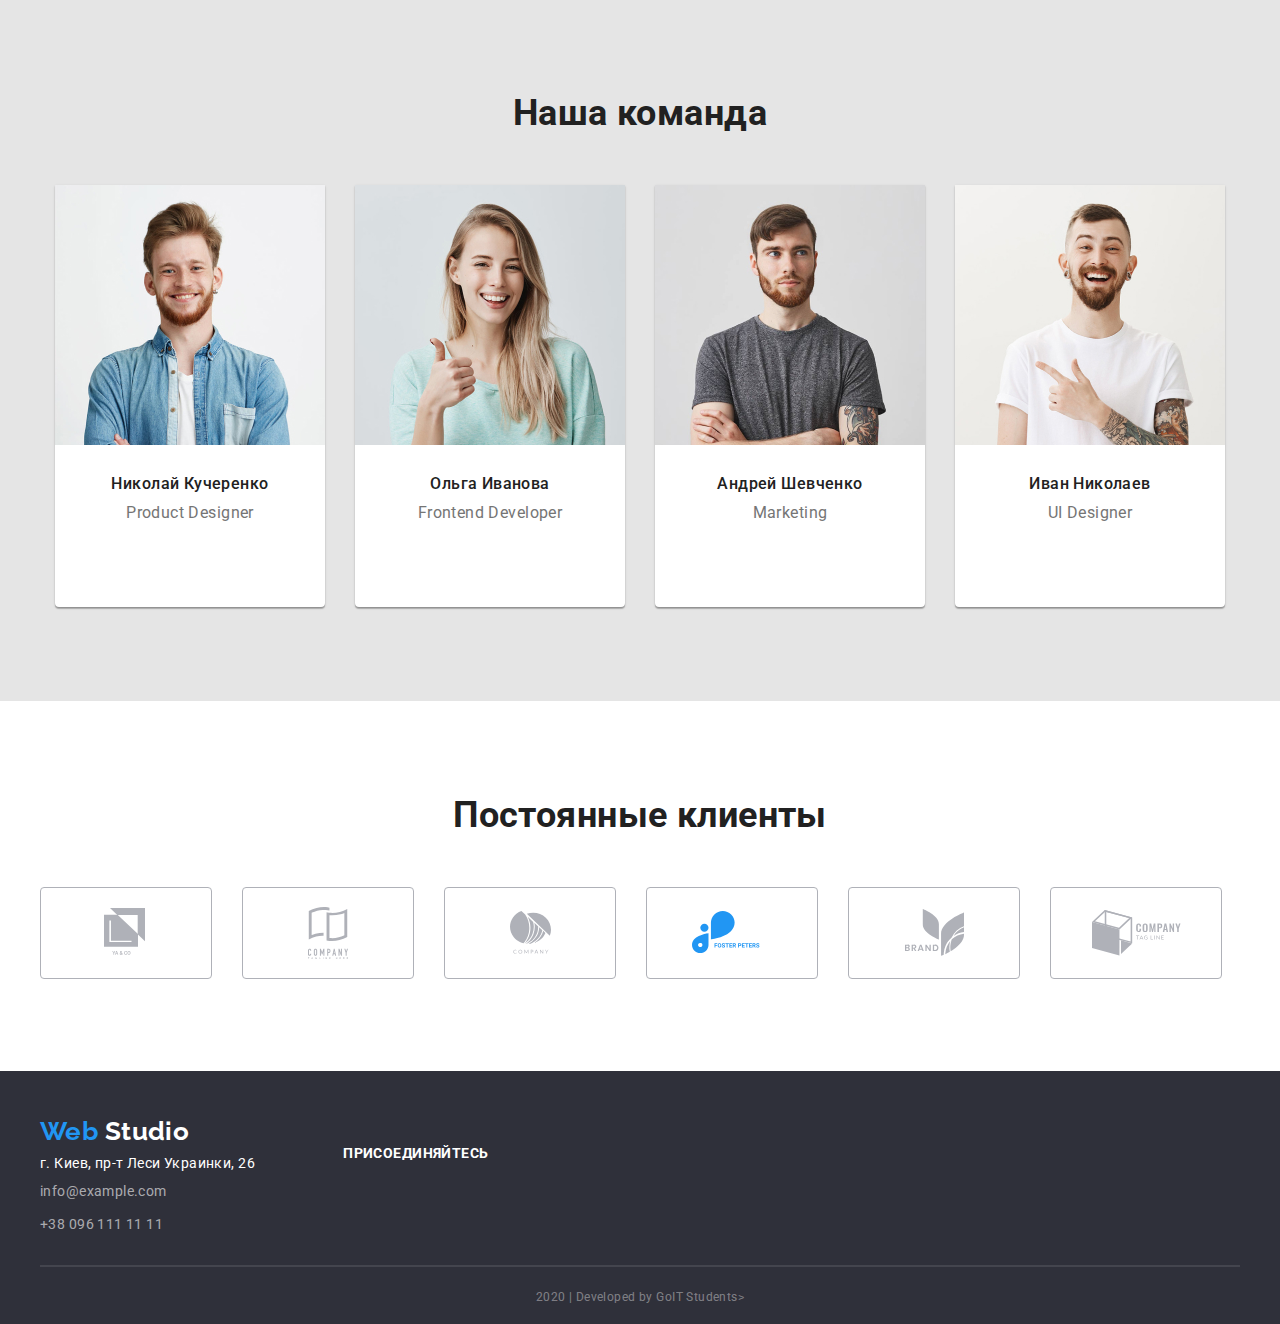
==== commit 5e5d9edf: "Вирівнює футер" ====
--- a/index.html
+++ b/index.html
@@ -283,7 +283,8 @@
                         </li>
                     </ul>
                 </div>
-            </div>                    
+            </div>
+            <div class="footer-line"></div>                    
             <p class="footer-basement">2020 | <span lang="en">Developed by GoIT Students</span>></p>
         </div>        
     </footer>
--- a/css/styles.css
+++ b/css/styles.css
@@ -219,6 +219,9 @@
 
 .features-list-item-picture {
     padding: 25px 100px;
+    
+    background: #F5F4FA;
+    border-radius: 4px;
 }
 
 .features-picture {
@@ -260,12 +263,8 @@
 .specialization-list-item {
     width: 370px;
     height: 294px;
-    /*position: relative;*/
     margin-bottom: 0px;
 }
-
-/*.specialization-figure {
-    margin: 0px;*/
 
 /*.specialization-description {
     font-weight: bold;
@@ -288,7 +287,6 @@
 }
 
 .team-title {
-    /*padding-top: 94px;*/
     margin-bottom: 50px;
 }
 
@@ -296,8 +294,6 @@
     width: 1170px;
     height: 422px;
     display: flex;
-    /*padding-top: 50px;
-    /*padding-bottom: 94px;*/
     margin: 0px auto;
 }
 
@@ -309,6 +305,8 @@
     width: 270px;
     height: 422px;
     background-color: var(--title-background-light-color);
+    box-shadow: 0px 2px 1px rgba(0, 0, 0, 0.2), 0px 1px 1px rgba(0, 0, 0, 0.14), 0px 1px 3px rgba(0, 0, 0, 0.12);
+    border-radius: 0px 0px 4px 4px;
 }
 
 .team-member,
@@ -425,11 +423,15 @@
     color: var(--title-background-light-color);
 }
 
+.footer-line {
+    height: 0px;
+    margin-top: 28px;
+    margin-bottom: 18px;
+    border: 1px solid rgba(255, 255, 255, 0.1);
+}
+
 .footer-basement {
-    /*padding-bottom: 21px;
-    margin: 0px;*/
-    margin-top: 0px;
-    margin-bottom: 21px;
+    margin: 0px;
     font-size: 12px;
     line-height: 2;
     /* or 200% */
@@ -438,13 +440,20 @@
     color: var(--footer-basement-color);
 }
 
+
 /*--porfolio--*/
 
+.portfolio .container {
+    padding-top: 93px;
+    padding-bottom: 94px;
+}
+
 .portfolio-list-btn {
-    width: 611px;
-    height: 54px;    
+    display: flex;
+    justify-content: center;    
     margin-left: auto;
     margin-right: auto;
+    padding-bottom: 34px;
 }
 
 .portfolio-btn-list,
